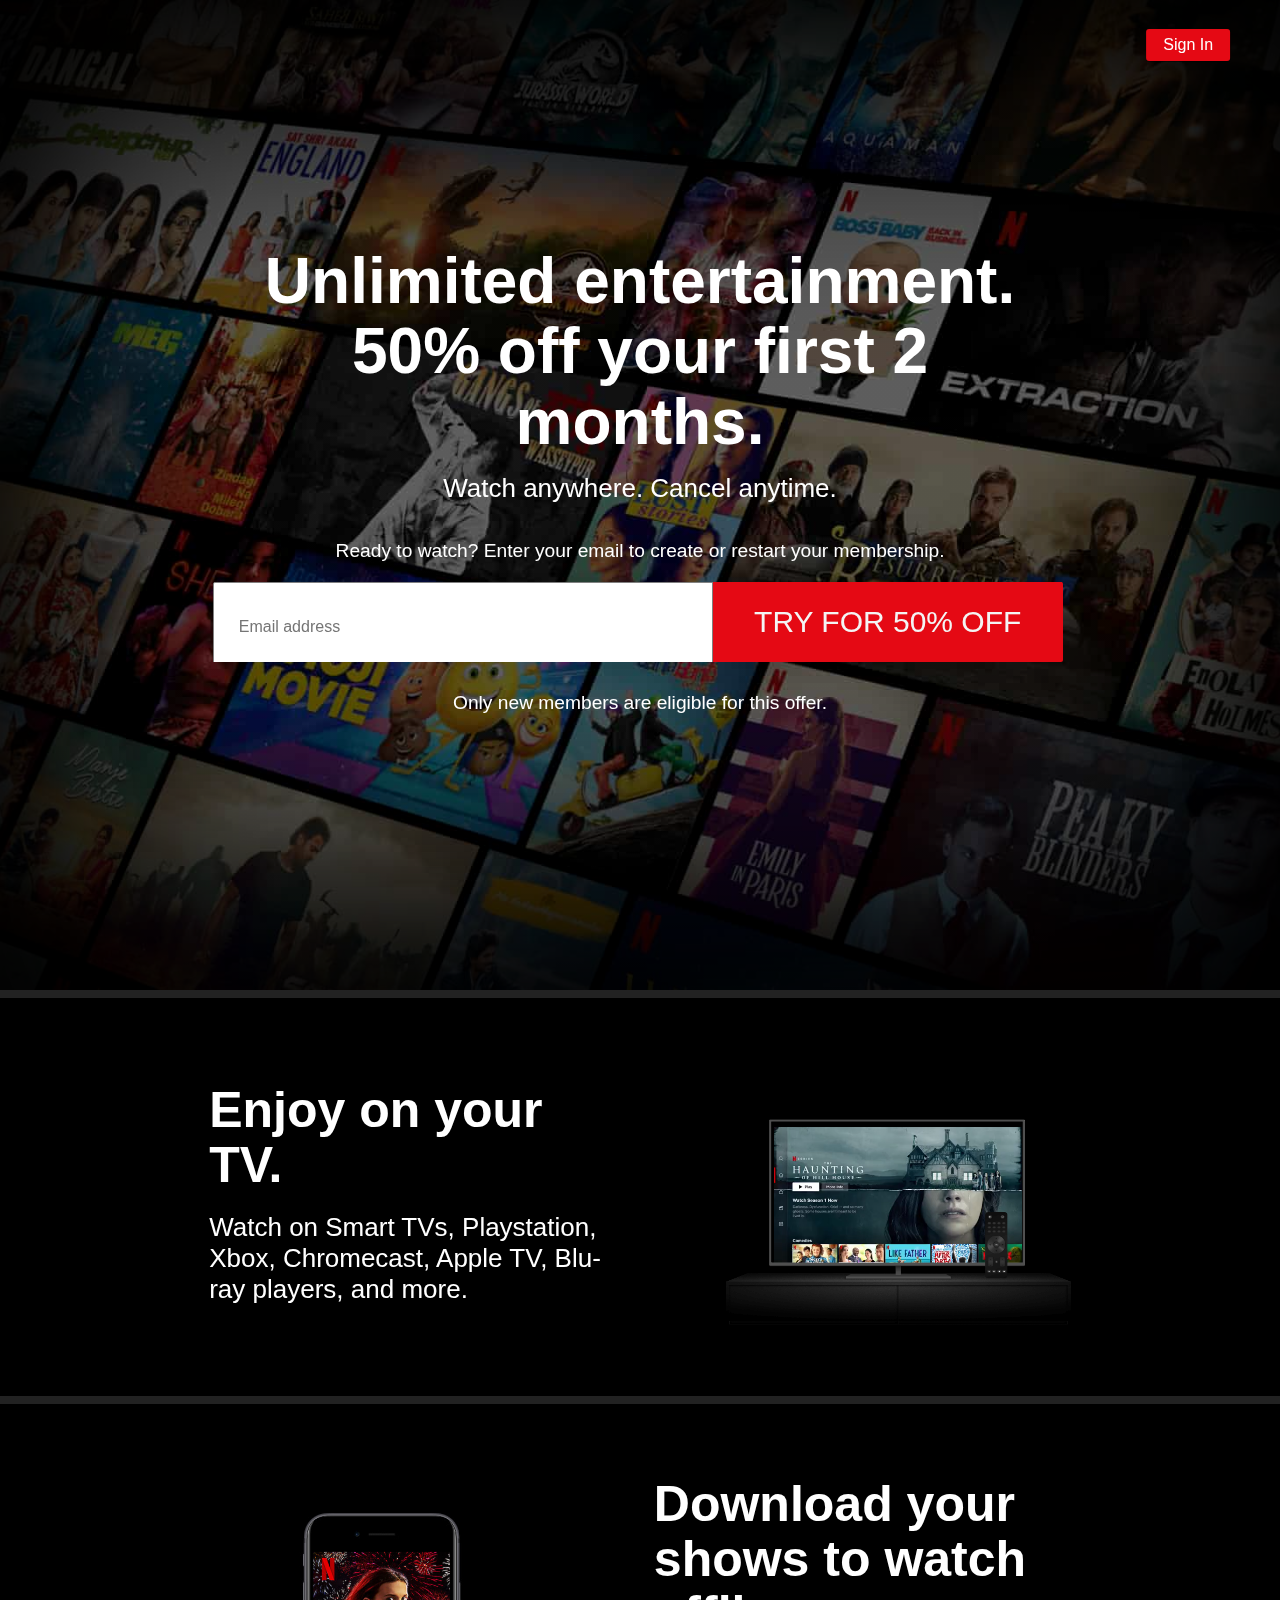
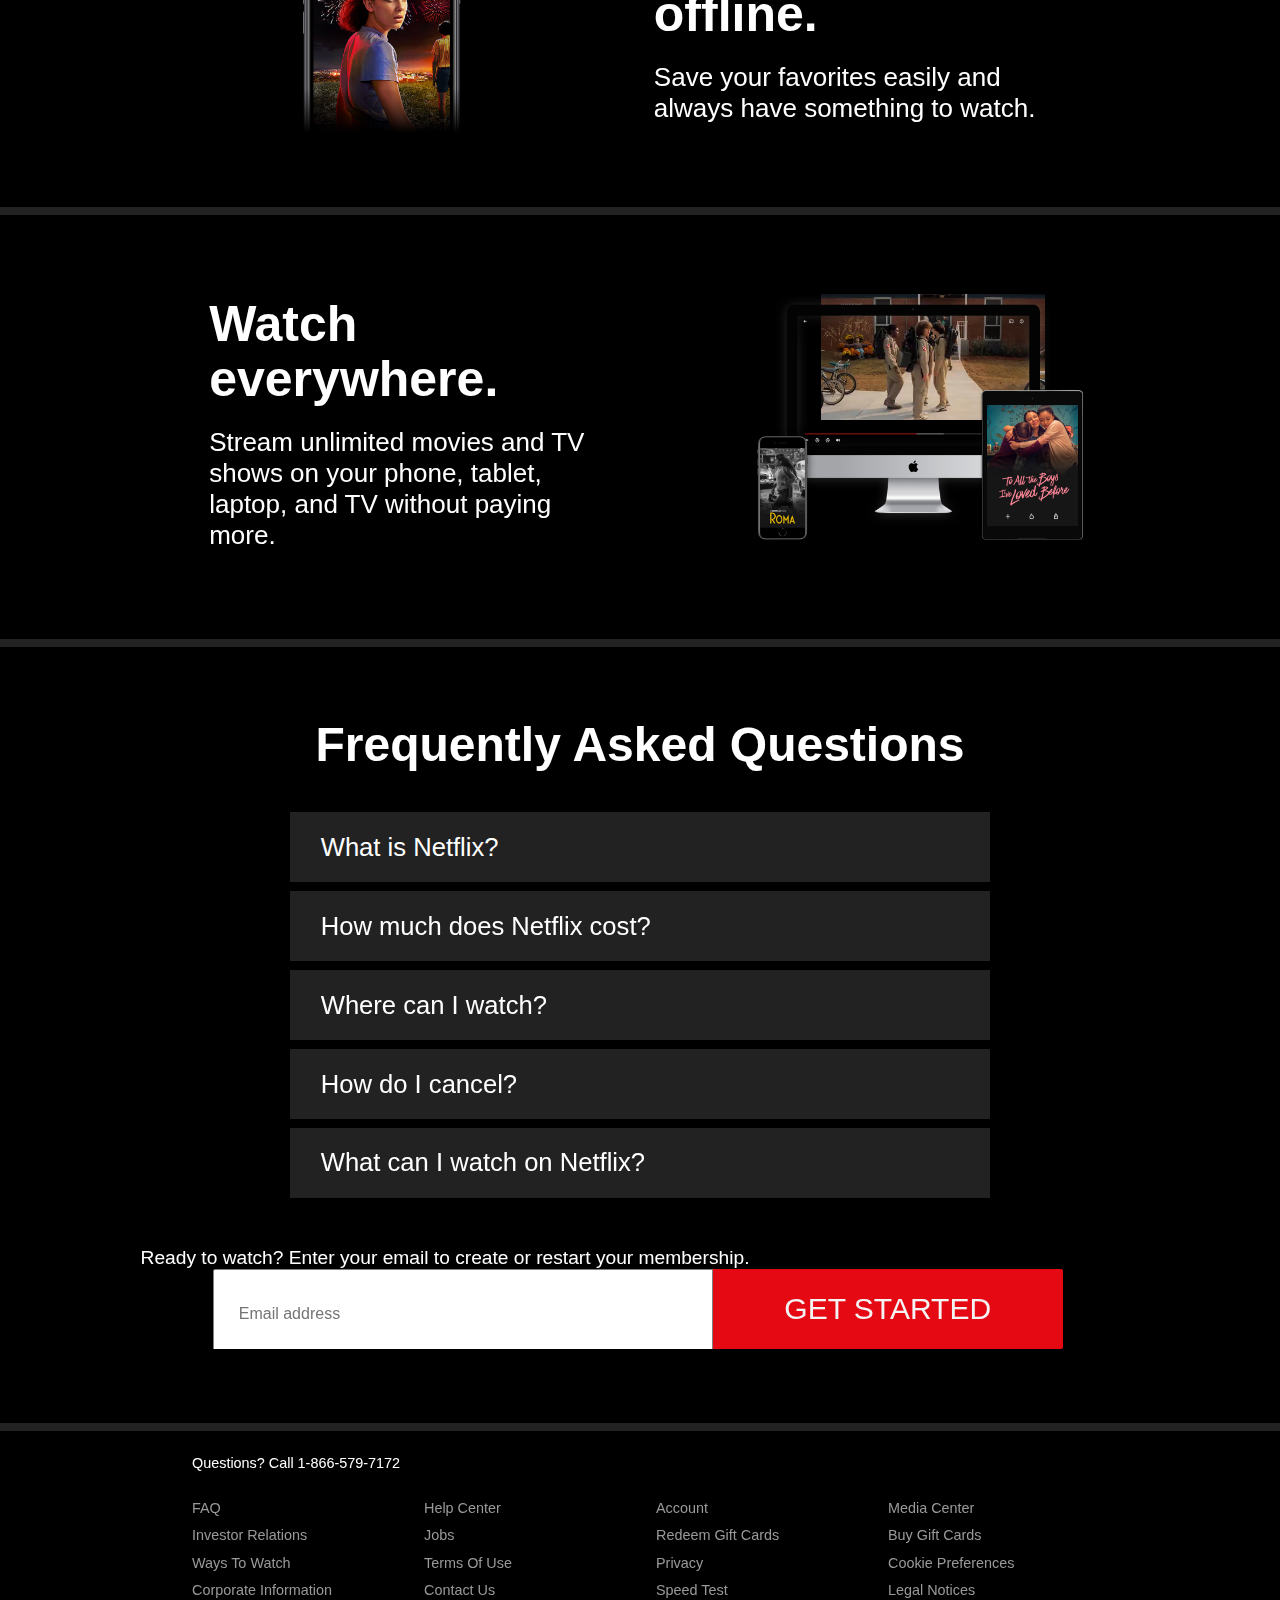
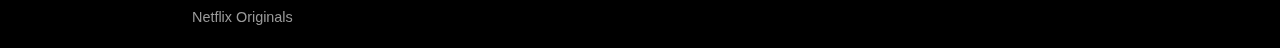
==== index.html @ d7917e6a "first commit" ====
<!DOCTYPE html>
<html lang="en">

<head>
    <meta charset="UTF-8">
    <meta name="viewport" content="width=device-width, initial-scale=1.0">
    <title>Netflix Pakistan - Watch TV Shows Online, Watch Movies Online</title>
    <script src="https://kit.fontawesome.com/835ea78ba2.js" crossorigin="anonymous"></script>
    <link rel="stylesheet" href="style.css">
</head>

<body>


    <header class="showcase">
        <div class="showcase-top">
            <img src="https://i.ibb.co/r5krrdz/logo.png" alt="" />
            <a href="#" class="btn btn-rounded">Sign In</a>
        </div>
        <div class="showcase-content">
            <h1>Unlimited entertainment.
                50% off your first 2 months.</h1>
            <h2 class="subtitle">Watch anywhere. Cancel anytime.</h2>
            <h3 class="form-title">Ready to watch? Enter your email to create or restart your membership.</h3>
            <form class="form">
                <input class="email" type="email" name="" id="email" placeholder="Email address">
                <input class="submit" type="submit" value="TRY FOR 50% OFF">
            </form>

            <p class="disclaimer">Only new members are eligible for this offer.</p>

        </div>

    </header>

    <section class="style-cards">
        <div class="card-1">
            <div class="card-1-content">
                <div class="description-1">
                    <h1>Enjoy on your TV.</h1>
                    <h3>Watch on Smart TVs, Playstation, Xbox, Chromecast, Apple TV, Blu-ray players, and more.</h3>
                </div>
                <img class="card-1-img" src="img/section-1.png" alt="">
                <video src="videos/video-tv-0819.m4v" class="card-1-video" autoplay="" playsinline="" muted="" loop=""></video>
            </div>
            
        </div>

        <div class="card-2">
            <div class="card-2-content">
                <img src="img/section-2.jpg" alt="">

                <div class="description-2">
                    <h1>Download your shows to watch offline.</h1>
                    <h3>Save your favorites easily and always have something to watch.
                    </h3>
                </div>
            </div>
            
        </div>

        <div class="card-3">
            <div class="card-3-content">
                <div class="description-3">
                    <h1>Watch everywhere.</h1>
                    <h3>Stream unlimited movies and TV shows on your phone, tablet, laptop, and TV without paying more.</h3>
                </div>
                <img class="card-3-img" src="img/section-3.png" alt="">
                <video src="videos/video-devices.m4v" class="card-3-video" autoplay="" playsinline="" muted="" loop=""></video>
            </div>
            
        </div>



    </section>

    <section class="faq">
        <div class="faq-content">
            <h1>Frequently Asked Questions</h1>
            <ul class="questions">
                <li>
                    <button class="btn-q">What is Netflix?</button>
                </li>
           
                <li>
                    <button class="btn-q">How much does Netflix cost?</button>
                </li>
           
                <li>
                    <button class="btn-q">Where can I watch?</button>
                </li>
            
                <li>
                    <button class="btn-q">How do I cancel?</button>
                </li>
          
                <li>
                    <button class="btn-q">What can I watch on Netflix?</button>
                </li>
            </ul>

            <div class="email-form">
                <h3 class="title">Ready to watch? Enter your email to create or restart your membership.</h3>
                <form class="form">
                    <input class="email" type="email" name="" id="email" placeholder="Email address">
                    <input class="submit" type="submit" value="get started">
                </form>
            </div>

        </div>
        


    </section>








    <footer class="footer">
        <p>Questions? Call 1-866-579-7172</p>
        <div class="footer-cols">
            <ul>
                <li><a href="#">FAQ</a></li>
                <li><a href="#">Investor Relations</a></li>
                <li><a href="#">Ways To Watch</a></li>
                <li><a href="#">Corporate Information</a></li>
                <li><a href="#">Netflix Originals</a></li>
            </ul>
            <ul>
                <li><a href="#">Help Center</a></li>
                <li><a href="#">Jobs</a></li>
                <li><a href="#">Terms Of Use</a></li>
                <li><a href="#">Contact Us</a></li>
            </ul>
            <ul>
                <li><a href="#">Account</a></li>
                <li><a href="#">Redeem Gift Cards</a></li>
                <li><a href="#">Privacy</a></li>
                <li><a href="#">Speed Test</a></li>
            </ul>
            <ul>
                <li><a href="#">Media Center</a></li>
                <li><a href="#">Buy Gift Cards</a></li>
                <li><a href="#">Cookie Preferences</a></li>
                <li><a href="#">Legal Notices</a></li>
            </ul>
        </div>

    </footer>

    <!-- <header> 
        <nav>
            <a class="logo" href="#">
                <img src="img/logo.png" alt="NETFLIX">
            </a>
            <a class="signin" href="https://www.netflix.com/pk/login">Sign In</a>
        </nav>

        <section class="pitch">
            <h1 class="pitch__title">Unlimited entertainment.
                50% off your first 2 months.</h1>
            <p class="pitch__subtitle">Watch anywhere. Cancel anytime.</p>
            <p class="pitch__subtitle">Watch anywhere. Cancel anytime.</p>

            <button class="btn">JOIN FREE FOR A MONTH</button>
        </section>

    </header>

    <section class="tabs">
        <div class="container">
            <div id="tab-1" class="tab-item tab-border">
                <i class="fas fa-door-open fa-3x"></i>
                <p class="hide-sm">Cancel at any time</p>
            </div>
            <div id="tab-2" class="tab-item">
                <i class="fas fa-tablet-alt fa-3x"></i>
                <p class="hide-sm">Watch anywhere</p>
            </div>
            <div id="tab-3" class="tab-item">
                <i class="fas fa-tags fa-3x"></i>
                <p class="hide-sm">Pick your price</p>
            </div>
        </div>
    </section>

    <section class="tab-content">
        <div class="container">
            
            <div id="tab-1-content" class="tab-content-item show">
                <div class="tab-1-content-inner">
                    <div>
                        <p class="text-lg">
                            If you decide Netflix isn't for you - no problem. no commitment.
                            cancel online anytime.
                        </p>
                        <a href="#" class="btn btn-lg">watch free for 30 days</a>
                    </div>
                    <img src="img/tab-content-1.png" alt="">
                </div>
            </div>

            
            <div id="tab-2-content" class="tab-content-item">
                <div class="tab-2-content-top">
                    <p class="text-lg">
                        Watch TV shows and movies anytime, anywhere — personalized for
                            you.
                    </p>
                    <a href="#" class="btn btn-lg">Watch Free For 30 Days</a>
                </div>
                <div class="tab-2-content-bottom">
                    <div>
                        <img src="img/tab-content-2-1.png" alt="">
                        <p class="text-md">Watch on your TV</p>
                        <p class="text-dark">
                            Smart TVs, Playstation, Xbox, Chromecast, Apple TV, blu-ray
                                players and more.
                        </p>
                    </div>
                    <div>
                        <img src="img/tab-content-2-2.png" alt="">
                        <p class="text-md">Watch instantly or download for later</p>
                        <p class="text-dark">
                            Available on phone and tablet, wherever you go.
                        </p>
                    </div>
                    <div>
                        <img src="img/tab-content-2-3.png" alt="">
                        <p class="text-md">Use any computer</p>
                        <p class="text-dark">
                            Watch right on netflix.com.
                        </p>
                    </div>
                </div>
            </div>



            
            <div id="tab-3-content" class="tab-content-item">
                <div class="text-center">
                    <p class="text-lg">Choose one plan and watch everything on Netflix</p>
                    <a href="#" class="btn btn-lg">Watch Free For 30 Days</a>
                </div>

                <table class="table">
                    <thead>
                        <tr>
                            <th></th>
                            <th>Basic</th>
                            <th>Standard</th>
                            <th>Premium</th>
                        </tr>
                    </thead>
                    <tbody>
                        <tr>
                            <td>Monthly price after free month ends on 6/9/19</td>
                            <td>$8.99</td>
                            <td>$12.99</td>
                            <td>$15.99</td>
                        </tr>
                        <tr>
                            <td>HD Available</td>
                            <td><i class="fas fa-times"></i></td>
                            <td><i class="fas fa-check"></i></td>
                            <td><i class="fas fa-check"></i></td>
                        </tr>
                        <tr>
                            <td>Ultra HD Available</td>
                            <td><i class="fas fa-times"></i></td>
                            <td><i class="fas fa-times"></i></td>
                            <td><i class="fas fa-check"></i></td>
                        </tr>
                        <tr>
                            <td>Screens you can watch on at the same time</td>
                            <td>1</td>
                            <td>2</td>
                            <td>4</td>
                        </tr>
                        <tr>
                            <td>Watch on your laptop, TV, phone and tablet</td>
                            <td><i class="fas fa-check"></i></td>
                            <td><i class="fas fa-check"></i></td>
                            <td><i class="fas fa-check"></i></td>
                        </tr>
                        <tr>
                            <td>Unlimited movies and TV shows</td>
                            <td><i class="fas fa-check"></i></td>
                            <td><i class="fas fa-check"></i></td>
                            <td><i class="fas fa-check"></i></td>
                        </tr>
                        <tr>
                            <td>Cancel anytime</td>
                            <td><i class="fas fa-check"></i></td>
                            <td><i class="fas fa-check"></i></td>
                            <td><i class="fas fa-check"></i></td>
                        </tr>
                        <tr>
                            <td>First month free</td>
                            <td><i class="fas fa-check"></i></td>
                            <td><i class="fas fa-check"></i></td>
                            <td><i class="fas fa-check"></i></td>
                        </tr>
                    </tbody>
                </table>
            </div>
        </div>
    </section>

    <footer class="footer">
        <p>Questions? Call 1-866-579-7172</p>
        <div class="footer-cols">
            <ul>
                <li><a href="#">FAQ</a></li>
                <li><a href="#">Investor Relations</a></li>
                <li><a href="#">Ways To Watch</a></li>
                <li><a href="#">Corporate Information</a></li>
                <li><a href="#">Netflix Originals</a></li>
            </ul>
            <ul>
                <li><a href="#">Help Center</a></li>
                <li><a href="#">Jobs</a></li>
                <li><a href="#">Terms Of Use</a></li>
                <li><a href="#">Contact Us</a></li>
            </ul>
            <ul>
                <li><a href="#">Account</a></li>
                <li><a href="#">Redeem Gift Cards</a></li>
                <li><a href="#">Privacy</a></li>
                <li><a href="#">Speed Test</a></li>
            </ul>
            <ul>
                <li><a href="#">Media Center</a></li>
                <li><a href="#">Buy Gift Cards</a></li>
                <li><a href="#">Cookie Preferences</a></li>
                <li><a href="#">Legal Notices</a></li>
            </ul>
        </div>

    </footer> -->
    <script src="main.js"></script>
</body>

</html>
---- style.css ----
/* Global Styles */
:root {
	--primary-color: #e50914;
	--dark-color: #141414;
	--light-color: #f4f4f4;
}

* {
	box-sizing: border-box;
	margin: 0;
	padding: 0;
}

body {
	font-family: 'Helvetica Neue', Helvetica, Arial, sans-serif;
	-webkit-font-smoothing: antialiased;
	background: #000;
	color: #999;
}

ul {
	list-style: none;
}

h1,
h2,
h3,
h4,
p {
	color: #fff;
}

a {
	color: #fff;
	text-decoration: none;
}

p {
	margin: 0.5rem 0;
}

img {
	width: 100%;
}

.showcase {
	width: 100%;
	height: 110vh;
	position: relative;
	background-image:linear-gradient(rgba(0, 0, 0, 0.5), rgba(0, 0, 0, 0.5)),url("img/bg.jpg");
	background-position: center;
	background-repeat: no-repeat;
	background-size: cover; 
	box-shadow: inset 0.25px 110px 300px #000, inset -0.25px -110px 300px #000;
	
}

/* .showcase::after {
	/* content: ''; */
	/* position: absolute;
	top: 0;
	left: 0;
	width: 100%;
	height: 100%;
	z-index: 1;
	
} */ 

.showcase-top {
	position: relative;
	z-index: 2;
    height: 90px;
    padding-top: 20px;
}

.showcase-top img {
	width: 167px;
    position: absolute;
	top: 55%;
	left: 8%;
	transform: translate(-50%, -50%);
	margin-left: 0;
}

.showcase-top a {
    position: absolute;
	top: 50%;
	right: 0;
	transform: translate(-50%, -50%);
}

.showcase-content {
    width: 100%;
    max-width: 950px;
	margin: 0 auto;
	display: flex;
	flex-direction: column;
	justify-content: center;
	align-items: center;
	text-align: center;
  	position: absolute;
  	top: 50%;
 	left: 50%;
 	transform: translate(-50%, -50%);
}

.showcase-content h1 {
	font-weight: bold; 
	font-size: 4rem;
	line-height: 1.1;
	max-width: 800px;
	display:block;
	margin-right: 75px;
	margin-left: 75px;
    
}

.showcase-content h2.subtitle {
	display: block;
	margin: 16px 75px;
	max-width: 800px;
	font-size: 1.625rem;
	font-weight: 500;
} 

.showcase-content h3.form-title {
	display: block;
	margin: 20px 75px;
	max-width: 800px;
	font-size: 1.2rem;
	font-weight: 500;
}

.showcase-content p.disclaimer {
	display: block;
	margin: 30px 75px;
	max-width: 800px;
	font-size: 1.2rem;
	font-weight: 500;
}





/* Input tags */
form{
	position: relative;
	display: inline-block;
	box-sizing: border-box;
	vertical-align: center;

	overflow: hidden;
	
	height: 80px;
}

.email {
	background: #fff;
	width: 500px;
	height: 90px;
	outline: none;
	border: 1px solid grey;
	border-radius: 2px 0 0 2px;
	color: #000;
	padding: 0 25px;
	font-size: 16px;
} 



.submit {
	margin-bottom: -10px;
	position: relative;
	left: -4.5px;
	border-radius: 0 2px 2px 0;
	height: 80px;
	width: 350px;
	border: none;
	outline: none;
	cursor: pointer;
	background: var(--primary-color);
	color: var(--light-color);
	font-size: 1.875rem;
	padding: 0.5rem 0;
	text-transform: uppercase;
}


/* Cards */

.card-1,
.card-2,
.card-3 {
	border-top: 8px #222 solid;
	padding: 70px 45px;
	
}

/* Card-1 */

.card-1-content {
	position: relative;
	display: inline-grid;
	grid-template-columns: 60% 40%;
	text-align: left;
	align-items: center;
	margin: 0px 164.2px;
	max-width: 100%;
	
}

.description-1 {
	padding-right: 100px;
}

.description-1 h1 {
	margin: 0 0 8px;
	font-size: 3.125rem;
    line-height: 1.1;
    margin-bottom: .5rem;
}

.description-1 h3 {
	margin: 19.5px 0 6.5px;
	font-size: 1.625rem;
    font-weight: 400;

}

.card-1-video {
	position: relative;
	width: 100%;
	height: 54%;
	grid-column: 2/2;
	grid-row: 1/2;
	z-index: -1;
}

.card-1-img {
	grid-column: 2/2;
	grid-row: 1/2;
}

/* Card-2 */

.card-2-content {
	position: relative;
	display: inline-grid;
	grid-template-columns: 40% 60%;
	text-align: left;
	align-items: center;
	margin: 0px 164.2px;
	max-width: 100%;
	
}

.description-2 {
	padding: 0 0 0 100px;

}

.description-2 h1 {
	margin: 0 0 8px;
	font-size: 3.125rem;
    line-height: 1.1;
    margin-bottom: .5rem;
}

.description-2 h3 {
	margin: 19.5px 0 6.5px;
	font-size: 1.625rem;
    font-weight: 400;

}

/* Card-3 */

.card-3-content {
	position: relative;
	display: inline-grid;
	grid-template-columns: 60% 40%;
	text-align: left;
	align-items: center;
	margin: 0px 164.2px;
	max-width: 100%;
	
}

.description-3 {
	padding-right: 120px;
}

.description-3 h1 {
	margin: 0 0 8px;
	font-size: 3.125rem;
    line-height: 1.1;
    margin-bottom: .5rem;
}

.description-3 h3 {
	margin: 19.5px 0 6.5px;
	font-size: 1.625rem;
    font-weight: 400;

}

.card-3-video {
	position: relative;
	top: -70px;
	left: 95px;
	width: 65%;
	height: 78%;
	grid-column: 2/2;
	grid-row: 1/2;
	z-index: -1;
}

.card-3-img {
	width: 110%;
	grid-column: 2/2;
	grid-row: 1/2;
}

/* FAQ  */

.faq {
	border-top: 8px #222 solid;
	border-bottom: 8px #222 solid;
	padding: 70px 45px;
	text-align: center;

}

.faq-content h1 {
	padding-bottom: 40px;
	font-size: 3rem;
}

.questions {
	display: flex;
	flex-direction: column;
	flex-basis: 40%;
	align-items: center;
	margin-bottom: 40px;
}

.questions li {
	list-style-type: none;
    margin: 0 0 8px 0;
}

.questions .btn-q{
	
	width: 700px;
	font-size: 1.6rem;
	background-color: #222;
	color: white;
	text-align: left;
	padding: .8em 2.2em .8em 1.2em;
    margin-bottom: 1px;
    font-weight: 400;
    position: relative;
   
    border: 0;
}

.email-form .title {
	
	
	max-width: 800px;
	font-size: 1.2rem;
	font-weight: 500;
	text-align: center;
}

.footer {
	max-width: 70%;
	margin: 1rem auto;
	overflow: auto;
}

.footer,
.footer a {
	color: #999;
	font-size: 0.9rem;
}

.footer p {
	margin-bottom: 1.5rem;
}

.footer .footer-cols {
	display: grid;
	grid-template-columns: repeat(4, 1fr);
	grid-gap: 2rem;
}

.footer li {
	line-height: 1.9;
}

.footer .lang-select {
	margin-top: 2rem;
	color: #999;
	background-color: #000;
	background-image: none;
	border: 1px solid #333;
	padding: 1rem 1.2rem;
	border-radius: 5px;
}

/* Container */
.container {
	max-width: 70%;
	margin: auto;
	overflow: hidden;
	padding: 0 2rem;
}

/* Text Styles */
.text-xl {
	font-size: 2rem;
}

.text-lg {
	font-size: 1.8rem;
	margin-bottom: 1rem;
}

.text-md {
	margin-bottom: 1.5rem;
	font-size: 1.2rem;
}

.text-center {
	text-align: center;
}

.text-dark {
	color: #999;
}

/* Buttons */
.btn {
	display: inline-block;
	background: var(--primary-color);
	color: #fff;
	padding: 7px 17px;
	font-size: 1rem;
	text-align: center;
	border: none;
	cursor: pointer;
	margin-right: 0.5rem;
	transition: opacity 0.2s ease-in;
	outline: none;
	box-shadow: 0 1px 0 rgba(0, 0, 0, 0.45);
	border-radius: 2px;
}

.btn:hover {
	opacity: 0.9;
}

.btn-rounded {
	border-radius: 3px;
}

.btn-xl {
	font-size: 2rem;
	padding: 1.5rem 2.1rem;
	text-transform: uppercase;
}

.btn-lg {
	font-size: 1rem;
	padding: 0.8rem 1.3rem;
	text-transform: uppercase;
}

.btn-icon {
	margin-left: 1rem;
}

@media (max-width: 960px) {

		.showcase {
		height: 70vh;
	}

	.hide-sm {
		display: none;
	}

	.showcase-top img {
		top: 30%;
		left: 5%;
		transform: translate(0);
	}

	.showcase-content h1 {
		font-size: 3.7rem;
		line-height: 1;
	}

	.showcase-content p {
		font-size: 1.5rem;
	}

	.footer .footer-cols {
		grid-template-columns: repeat(2, 1fr);
	}

	.btn-xl {
		font-size: 1.5rem;
		padding: 1.4rem 2rem;
		text-transform: uppercase;
	}

	.text-xl {
		font-size: 1.5rem;
	}

	.text-lg {
		font-size: 1.3rem;
		margin-bottom: 1rem;
	}

	.text-md {
		margin-bottom: 1rem;
		font-size: 1.2rem;
	}
}

@media (max-width: 700px) {
	.showcase::after {
		background: rgba(0, 0, 0, 0.6);
		box-shadow: inset 80px 80px 150px #000000, inset -80px -80px 150px #000000;
	}

	.showcase-content h1 {
		font-size: 2.5rem;
		line-height: 1;
	}

	.showcase-content p {
		font-size: 1rem;
	}

	#tab-1-content .tab-1-content-inner {
		grid-template-columns: 1fr;
		text-align: center;
	}

	#tab-2-content .tab-2-content-top {
		display: block;
		text-align: center;
	}

	#tab-2-content .tab-2-content-bottom {
		margin-top: 2rem;
		display: grid;
		grid-template-columns: 1fr;
		grid-gap: 2rem;
		text-align: center;
	}

	.btn-xl {
		font-size: 1rem;
		padding: 1.2rem 1.6rem;
		text-transform: uppercase;
	}
}

@media(max-height: 600px) {
  .showcase-content {
	margin-top: 3rem;
}
}
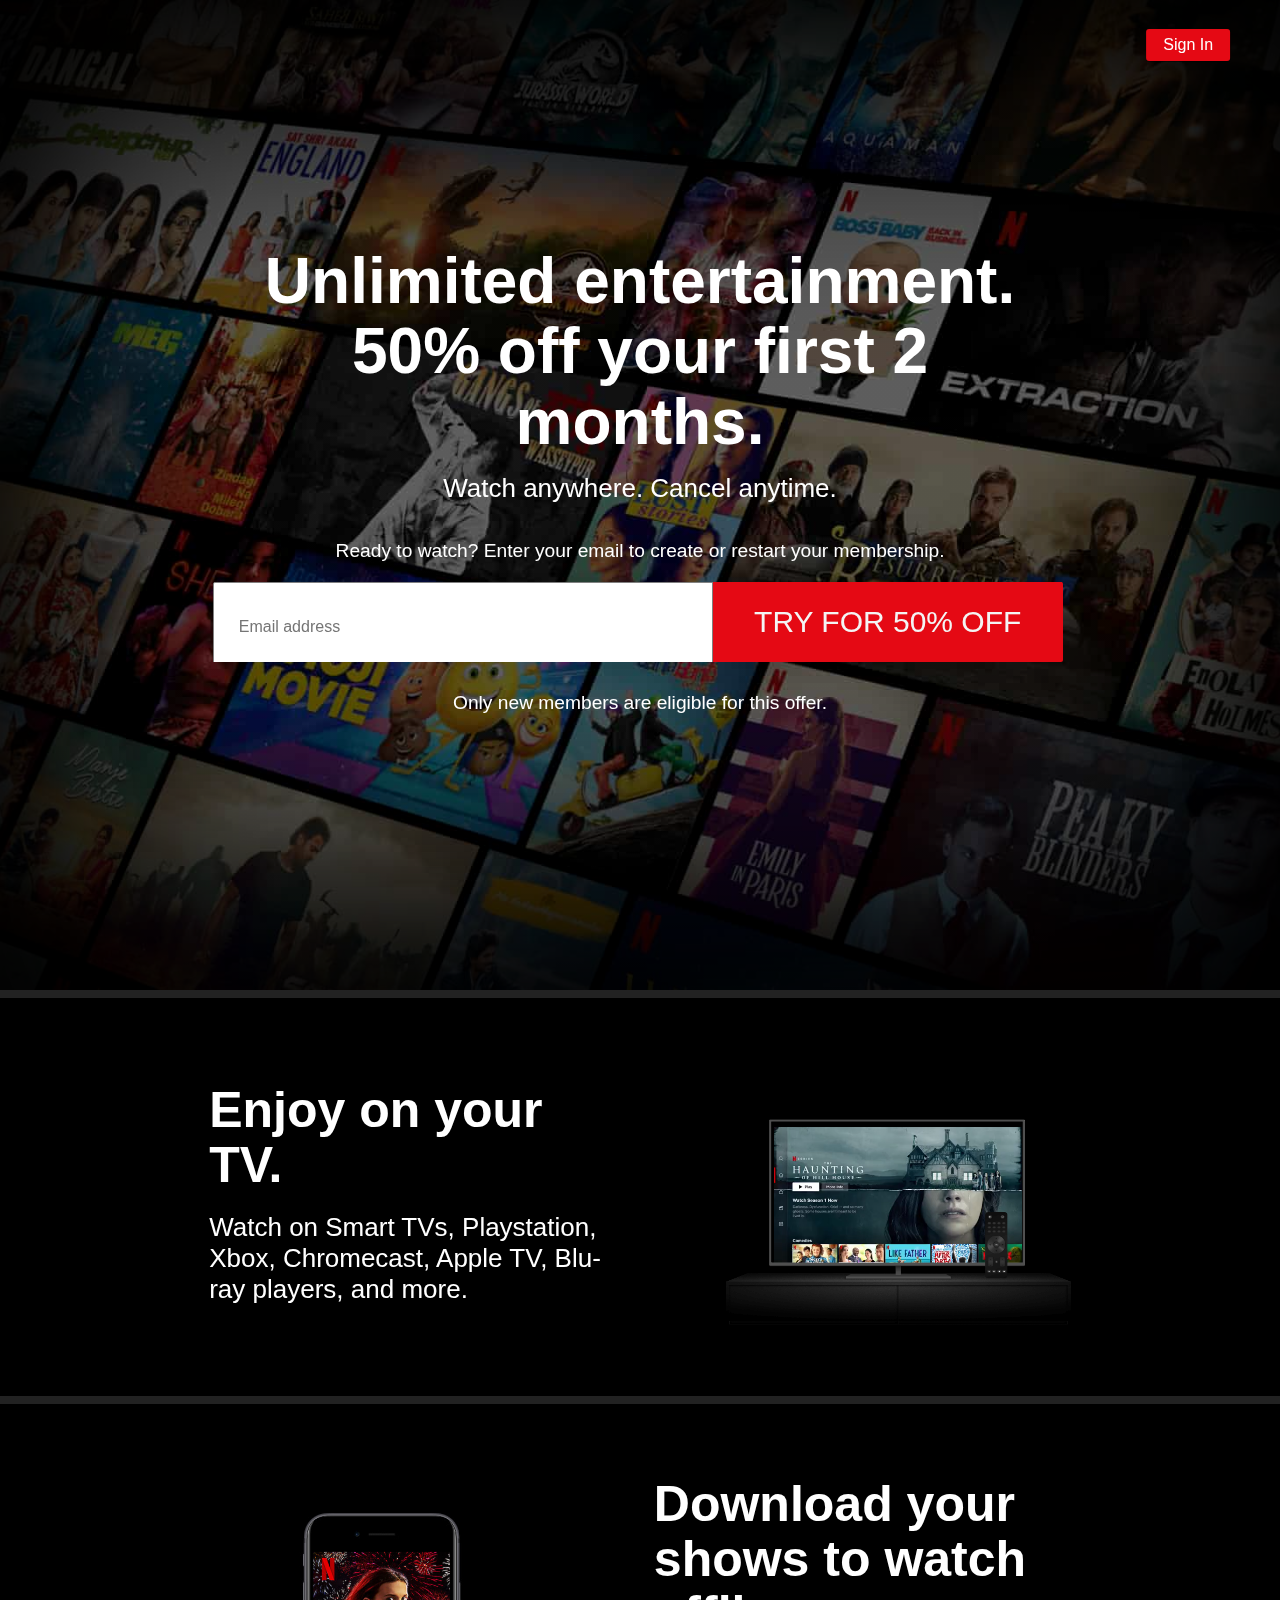
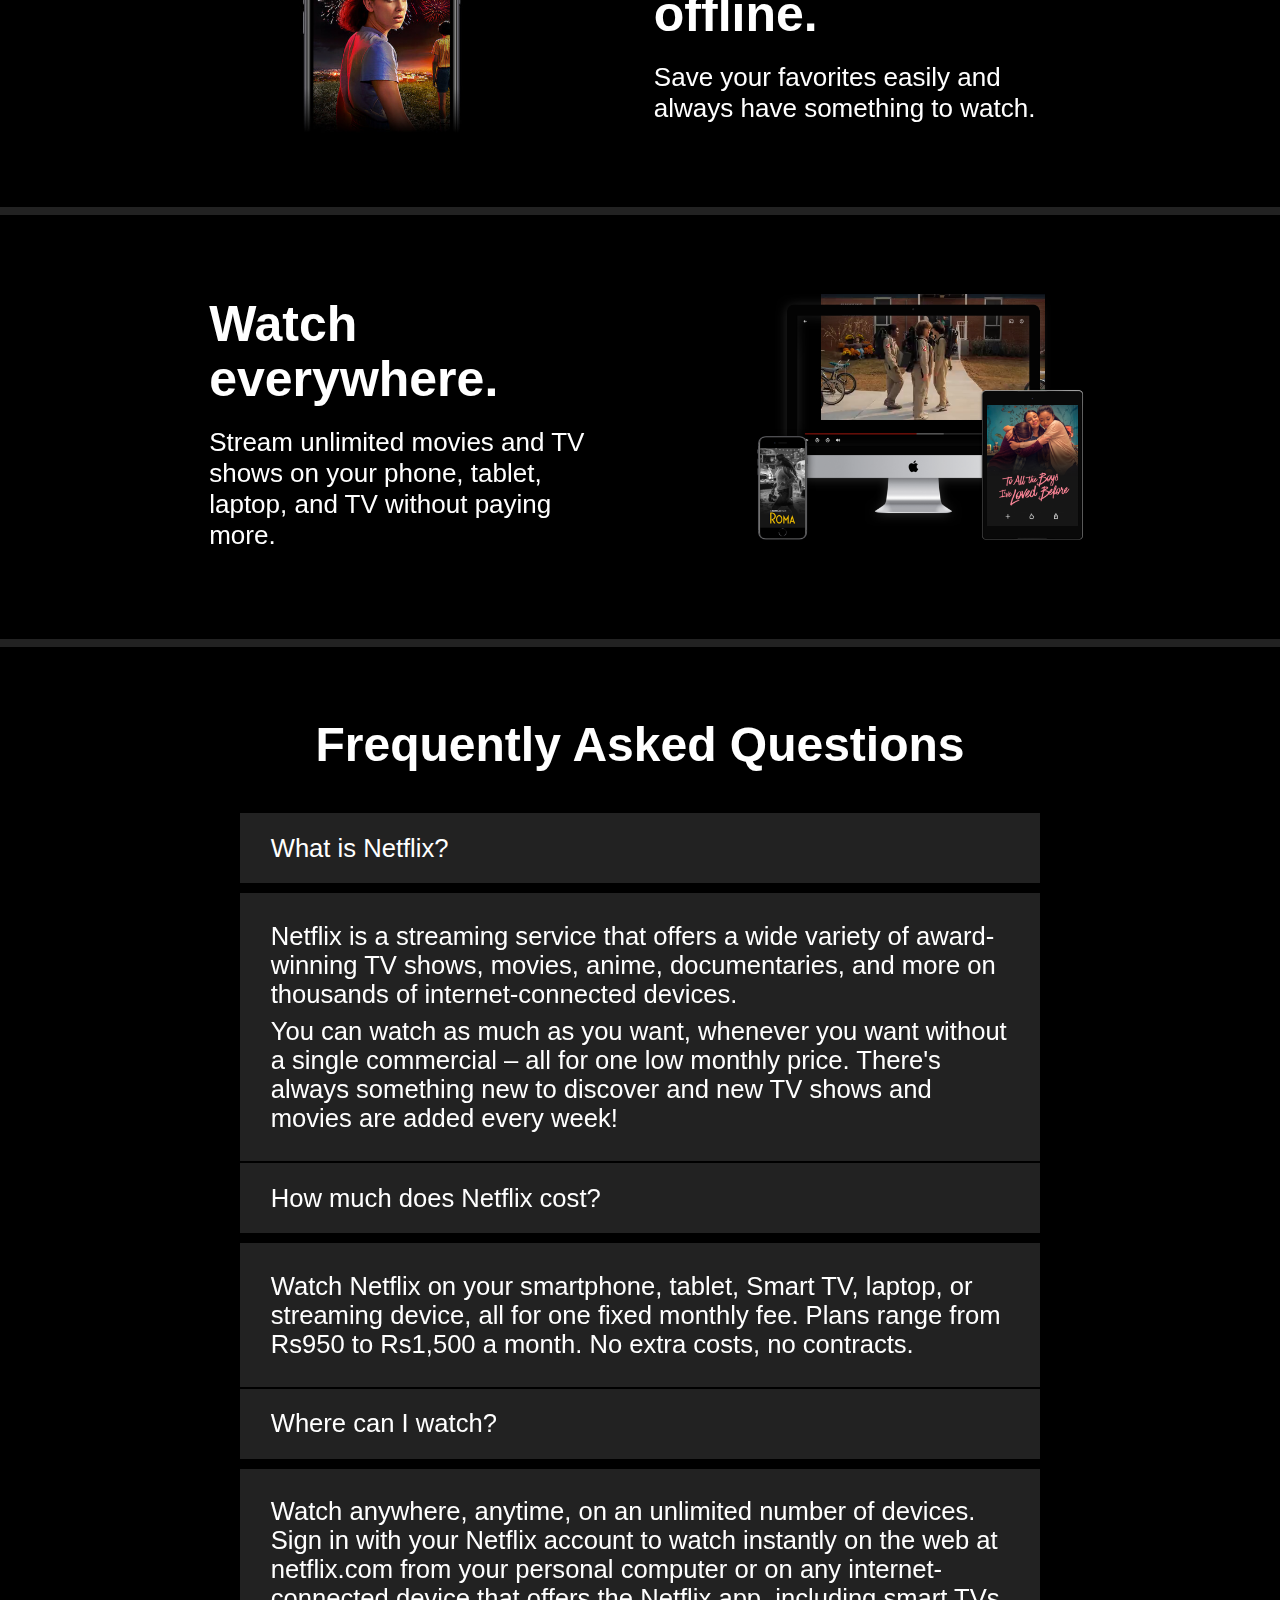
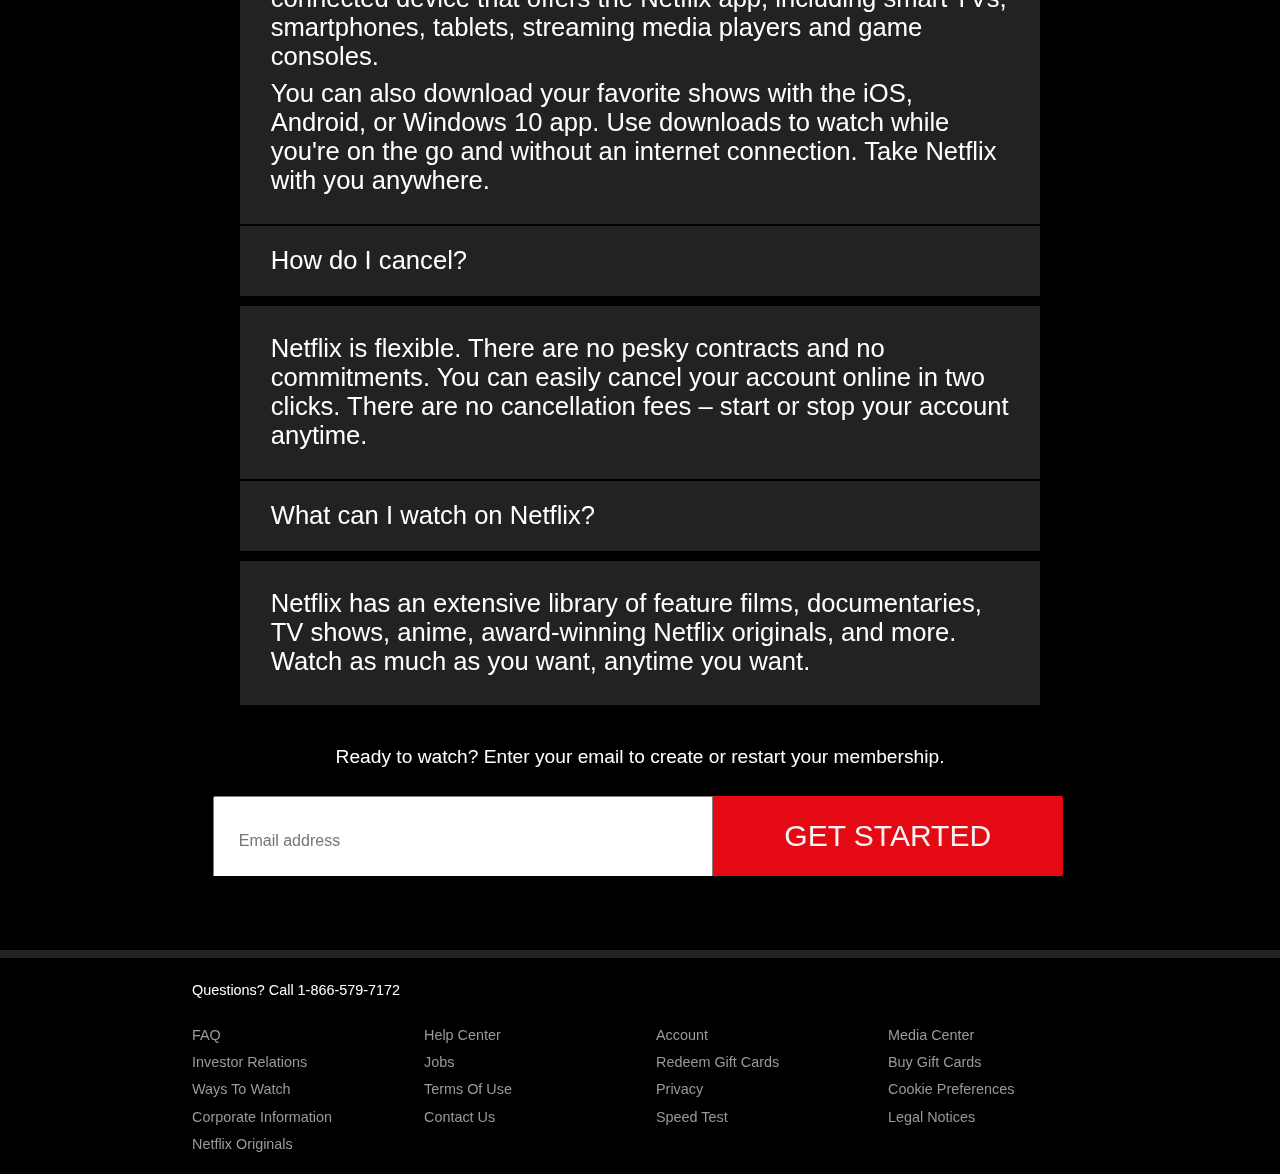
==== commit 59903fe9: "Added FAQ" ====
--- a/index.html
+++ b/index.html
@@ -5,12 +5,39 @@
     <meta charset="UTF-8">
     <meta name="viewport" content="width=device-width, initial-scale=1.0">
     <title>Netflix Pakistan - Watch TV Shows Online, Watch Movies Online</title>
-    <script src="https://kit.fontawesome.com/835ea78ba2.js" crossorigin="anonymous"></script>
     <link rel="stylesheet" href="style.css">
+    <script src="https://code.jquery.com/jquery-3.5.1.js"
+        integrity="sha256-QWo7LDvxbWT2tbbQ97B53yJnYU3WhH/C8ycbRAkjPDc=" crossorigin="anonymous"></script>
+
+    <script>
+        $(function () {
+            $('.ans1').hide();
+            $('.ans2').hide();
+            $('.ans3').hide();
+            $('.ans4').hide();
+            $('.ans5').hide();
+
+
+            $('#ques1').click(function () {
+                $('.ans1').toggle();
+            });
+            $('#ques2').click(function () {
+                $('.ans2').toggle();
+            });
+            $('#ques3').click(function () {
+                $('.ans3').toggle();
+            });
+            $('#ques4').click(function () {
+                $('.ans4').toggle();
+            });
+            $('#ques5').click(function () {
+                $('.ans5').toggle();
+            });
+        });
+    </script>
 </head>
 
 <body>
-
 
     <header class="showcase">
         <div class="showcase-top">
@@ -41,9 +68,10 @@
                     <h3>Watch on Smart TVs, Playstation, Xbox, Chromecast, Apple TV, Blu-ray players, and more.</h3>
                 </div>
                 <img class="card-1-img" src="img/section-1.png" alt="">
-                <video src="videos/video-tv-0819.m4v" class="card-1-video" autoplay="" playsinline="" muted="" loop=""></video>
-            </div>
-            
+                <video src="videos/video-tv-0819.m4v" class="card-1-video" autoplay="" playsinline="" muted=""
+                    loop=""></video>
+            </div>
+
         </div>
 
         <div class="card-2">
@@ -56,19 +84,21 @@
                     </h3>
                 </div>
             </div>
-            
+
         </div>
 
         <div class="card-3">
             <div class="card-3-content">
                 <div class="description-3">
                     <h1>Watch everywhere.</h1>
-                    <h3>Stream unlimited movies and TV shows on your phone, tablet, laptop, and TV without paying more.</h3>
+                    <h3>Stream unlimited movies and TV shows on your phone, tablet, laptop, and TV without paying more.
+                    </h3>
                 </div>
                 <img class="card-3-img" src="img/section-3.png" alt="">
-                <video src="videos/video-devices.m4v" class="card-3-video" autoplay="" playsinline="" muted="" loop=""></video>
-            </div>
-            
+                <video src="videos/video-devices.m4v" class="card-3-video" autoplay="" playsinline="" muted=""
+                    loop=""></video>
+            </div>
+
         </div>
 
 
@@ -78,40 +108,92 @@
     <section class="faq">
         <div class="faq-content">
             <h1>Frequently Asked Questions</h1>
-            <ul class="questions">
-                <li>
-                    <button class="btn-q">What is Netflix?</button>
-                </li>
-           
-                <li>
-                    <button class="btn-q">How much does Netflix cost?</button>
-                </li>
-           
-                <li>
-                    <button class="btn-q">Where can I watch?</button>
-                </li>
-            
-                <li>
-                    <button class="btn-q">How do I cancel?</button>
-                </li>
-          
-                <li>
-                    <button class="btn-q">What can I watch on Netflix?</button>
-                </li>
-            </ul>
-
-            <div class="email-form">
-                <h3 class="title">Ready to watch? Enter your email to create or restart your membership.</h3>
+            <div>
+                <ul class="questions">
+
+                    <li id="ques1">
+                        <button class="ques-list">
+                            What is Netflix?
+                        </button>
+                    </li>
+                    <div class="ques-list ans1">
+                        <p>
+                            Netflix is a streaming service that offers a wide variety of award-winning TV shows, movies,
+                            anime, documentaries, and more on thousands of internet-connected devices.
+                        </p>
+                        <p>
+                            You can watch as much as you want, whenever you want without a single commercial – all for
+                            one low monthly price. There's always something new to discover and new TV shows and movies
+                            are added every week!
+                        </p>
+                    </div>
+
+                    <li id="ques2">
+                        <button class="ques-list">
+                            How much does Netflix cost?
+                        </button>
+                    </li>
+                    <div class="ques-list ans2">
+                        <p>
+                            Watch Netflix on your smartphone, tablet, Smart TV, laptop, or streaming device, all for one
+                            fixed monthly fee. Plans range from Rs950 to Rs1,500 a month. No extra costs, no contracts.
+                        </p>
+                    </div>
+
+                    <li id="ques3">
+                        <button class="ques-list">
+                            Where can I watch?
+                        </button>
+                    </li>
+                    <div class="ques-list ans3">
+                        <p>
+                            Watch anywhere, anytime, on an unlimited number of devices. Sign in with your Netflix
+                            account to watch instantly on the web at netflix.com from your personal computer or on any
+                            internet-connected device that offers the Netflix app, including smart TVs, smartphones,
+                            tablets, streaming media players and game consoles.
+                        </p>
+                        <p>
+                            You can also download your favorite shows with the iOS, Android, or Windows 10 app. Use
+                            downloads to watch while you're on the go and without an internet connection. Take Netflix
+                            with you anywhere.
+                        </p>
+                    </div>
+
+                    <li id="ques4">
+                        <button class="ques-list">
+                            How do I cancel?
+                        </button>
+                    </li>
+                    <div class="ques-list ans4">
+                        <p>
+                            Netflix is flexible. There are no pesky contracts and no commitments. You can easily cancel
+                            your account online in two clicks. There are no cancellation fees – start or stop your
+                            account anytime.
+                        </p>
+                    </div>
+
+                    <li id="ques5">
+                        <button class="ques-list">
+                            What can I watch on Netflix?
+                        </button>
+                    </li>
+                    <div class="ques-list ans5">
+                        <p>
+                            Netflix has an extensive library of feature films, documentaries, TV shows, anime,
+                            award-winning Netflix originals, and more. Watch as much as you want, anytime you want.
+                        </p>
+                    </div>
+
+                </ul>
+
+                <p class="title">Ready to watch? Enter your email to create or restart your membership.</p>
                 <form class="form">
                     <input class="email" type="email" name="" id="email" placeholder="Email address">
                     <input class="submit" type="submit" value="get started">
                 </form>
-            </div>
-
-        </div>
-        
-
-
+
+            </div>
+        </div>
     </section>
 
 
@@ -153,198 +235,7 @@
 
     </footer>
 
-    <!-- <header> 
-        <nav>
-            <a class="logo" href="#">
-                <img src="img/logo.png" alt="NETFLIX">
-            </a>
-            <a class="signin" href="https://www.netflix.com/pk/login">Sign In</a>
-        </nav>
-
-        <section class="pitch">
-            <h1 class="pitch__title">Unlimited entertainment.
-                50% off your first 2 months.</h1>
-            <p class="pitch__subtitle">Watch anywhere. Cancel anytime.</p>
-            <p class="pitch__subtitle">Watch anywhere. Cancel anytime.</p>
-
-            <button class="btn">JOIN FREE FOR A MONTH</button>
-        </section>
-
-    </header>
-
-    <section class="tabs">
-        <div class="container">
-            <div id="tab-1" class="tab-item tab-border">
-                <i class="fas fa-door-open fa-3x"></i>
-                <p class="hide-sm">Cancel at any time</p>
-            </div>
-            <div id="tab-2" class="tab-item">
-                <i class="fas fa-tablet-alt fa-3x"></i>
-                <p class="hide-sm">Watch anywhere</p>
-            </div>
-            <div id="tab-3" class="tab-item">
-                <i class="fas fa-tags fa-3x"></i>
-                <p class="hide-sm">Pick your price</p>
-            </div>
-        </div>
-    </section>
-
-    <section class="tab-content">
-        <div class="container">
-            
-            <div id="tab-1-content" class="tab-content-item show">
-                <div class="tab-1-content-inner">
-                    <div>
-                        <p class="text-lg">
-                            If you decide Netflix isn't for you - no problem. no commitment.
-                            cancel online anytime.
-                        </p>
-                        <a href="#" class="btn btn-lg">watch free for 30 days</a>
-                    </div>
-                    <img src="img/tab-content-1.png" alt="">
-                </div>
-            </div>
-
-            
-            <div id="tab-2-content" class="tab-content-item">
-                <div class="tab-2-content-top">
-                    <p class="text-lg">
-                        Watch TV shows and movies anytime, anywhere — personalized for
-                            you.
-                    </p>
-                    <a href="#" class="btn btn-lg">Watch Free For 30 Days</a>
-                </div>
-                <div class="tab-2-content-bottom">
-                    <div>
-                        <img src="img/tab-content-2-1.png" alt="">
-                        <p class="text-md">Watch on your TV</p>
-                        <p class="text-dark">
-                            Smart TVs, Playstation, Xbox, Chromecast, Apple TV, blu-ray
-                                players and more.
-                        </p>
-                    </div>
-                    <div>
-                        <img src="img/tab-content-2-2.png" alt="">
-                        <p class="text-md">Watch instantly or download for later</p>
-                        <p class="text-dark">
-                            Available on phone and tablet, wherever you go.
-                        </p>
-                    </div>
-                    <div>
-                        <img src="img/tab-content-2-3.png" alt="">
-                        <p class="text-md">Use any computer</p>
-                        <p class="text-dark">
-                            Watch right on netflix.com.
-                        </p>
-                    </div>
-                </div>
-            </div>
-
-
-
-            
-            <div id="tab-3-content" class="tab-content-item">
-                <div class="text-center">
-                    <p class="text-lg">Choose one plan and watch everything on Netflix</p>
-                    <a href="#" class="btn btn-lg">Watch Free For 30 Days</a>
-                </div>
-
-                <table class="table">
-                    <thead>
-                        <tr>
-                            <th></th>
-                            <th>Basic</th>
-                            <th>Standard</th>
-                            <th>Premium</th>
-                        </tr>
-                    </thead>
-                    <tbody>
-                        <tr>
-                            <td>Monthly price after free month ends on 6/9/19</td>
-                            <td>$8.99</td>
-                            <td>$12.99</td>
-                            <td>$15.99</td>
-                        </tr>
-                        <tr>
-                            <td>HD Available</td>
-                            <td><i class="fas fa-times"></i></td>
-                            <td><i class="fas fa-check"></i></td>
-                            <td><i class="fas fa-check"></i></td>
-                        </tr>
-                        <tr>
-                            <td>Ultra HD Available</td>
-                            <td><i class="fas fa-times"></i></td>
-                            <td><i class="fas fa-times"></i></td>
-                            <td><i class="fas fa-check"></i></td>
-                        </tr>
-                        <tr>
-                            <td>Screens you can watch on at the same time</td>
-                            <td>1</td>
-                            <td>2</td>
-                            <td>4</td>
-                        </tr>
-                        <tr>
-                            <td>Watch on your laptop, TV, phone and tablet</td>
-                            <td><i class="fas fa-check"></i></td>
-                            <td><i class="fas fa-check"></i></td>
-                            <td><i class="fas fa-check"></i></td>
-                        </tr>
-                        <tr>
-                            <td>Unlimited movies and TV shows</td>
-                            <td><i class="fas fa-check"></i></td>
-                            <td><i class="fas fa-check"></i></td>
-                            <td><i class="fas fa-check"></i></td>
-                        </tr>
-                        <tr>
-                            <td>Cancel anytime</td>
-                            <td><i class="fas fa-check"></i></td>
-                            <td><i class="fas fa-check"></i></td>
-                            <td><i class="fas fa-check"></i></td>
-                        </tr>
-                        <tr>
-                            <td>First month free</td>
-                            <td><i class="fas fa-check"></i></td>
-                            <td><i class="fas fa-check"></i></td>
-                            <td><i class="fas fa-check"></i></td>
-                        </tr>
-                    </tbody>
-                </table>
-            </div>
-        </div>
-    </section>
-
-    <footer class="footer">
-        <p>Questions? Call 1-866-579-7172</p>
-        <div class="footer-cols">
-            <ul>
-                <li><a href="#">FAQ</a></li>
-                <li><a href="#">Investor Relations</a></li>
-                <li><a href="#">Ways To Watch</a></li>
-                <li><a href="#">Corporate Information</a></li>
-                <li><a href="#">Netflix Originals</a></li>
-            </ul>
-            <ul>
-                <li><a href="#">Help Center</a></li>
-                <li><a href="#">Jobs</a></li>
-                <li><a href="#">Terms Of Use</a></li>
-                <li><a href="#">Contact Us</a></li>
-            </ul>
-            <ul>
-                <li><a href="#">Account</a></li>
-                <li><a href="#">Redeem Gift Cards</a></li>
-                <li><a href="#">Privacy</a></li>
-                <li><a href="#">Speed Test</a></li>
-            </ul>
-            <ul>
-                <li><a href="#">Media Center</a></li>
-                <li><a href="#">Buy Gift Cards</a></li>
-                <li><a href="#">Cookie Preferences</a></li>
-                <li><a href="#">Legal Notices</a></li>
-            </ul>
-        </div>
-
-    </footer> -->
-    <script src="main.js"></script>
+
 </body>
 
 </html>--- a/style.css
+++ b/style.css
@@ -329,12 +329,12 @@
 	border-bottom: 8px #222 solid;
 	padding: 70px 45px;
 	text-align: center;
-
 }
 
 .faq-content h1 {
 	padding-bottom: 40px;
 	font-size: 3rem;
+	
 }
 
 .questions {
@@ -350,29 +350,29 @@
     margin: 0 0 8px 0;
 }
 
-.questions .btn-q{
-	
-	width: 700px;
+.questions .ques-list{
+	
+	width: 800px;
 	font-size: 1.6rem;
 	background-color: #222;
 	color: white;
 	text-align: left;
-	padding: .8em 2.2em .8em 1.2em;
-    margin-bottom: 1px;
+	padding: .8em 1.2em .8em 1.2em;
+	margin-bottom: 1px;
+	margin-top: 1px;
     font-weight: 400;
-    position: relative;
-   
+	position: relative;
+	outline: none;
     border: 0;
 }
 
-.email-form .title {
-	
-	
-	max-width: 800px;
-	font-size: 1.2rem;
-	font-weight: 500;
-	text-align: center;
-}
+.title {
+	max-width: none;
+    padding-bottom: 20px;
+    font-size: 1.2rem;
+}
+
+
 
 .footer {
 	max-width: 70%;
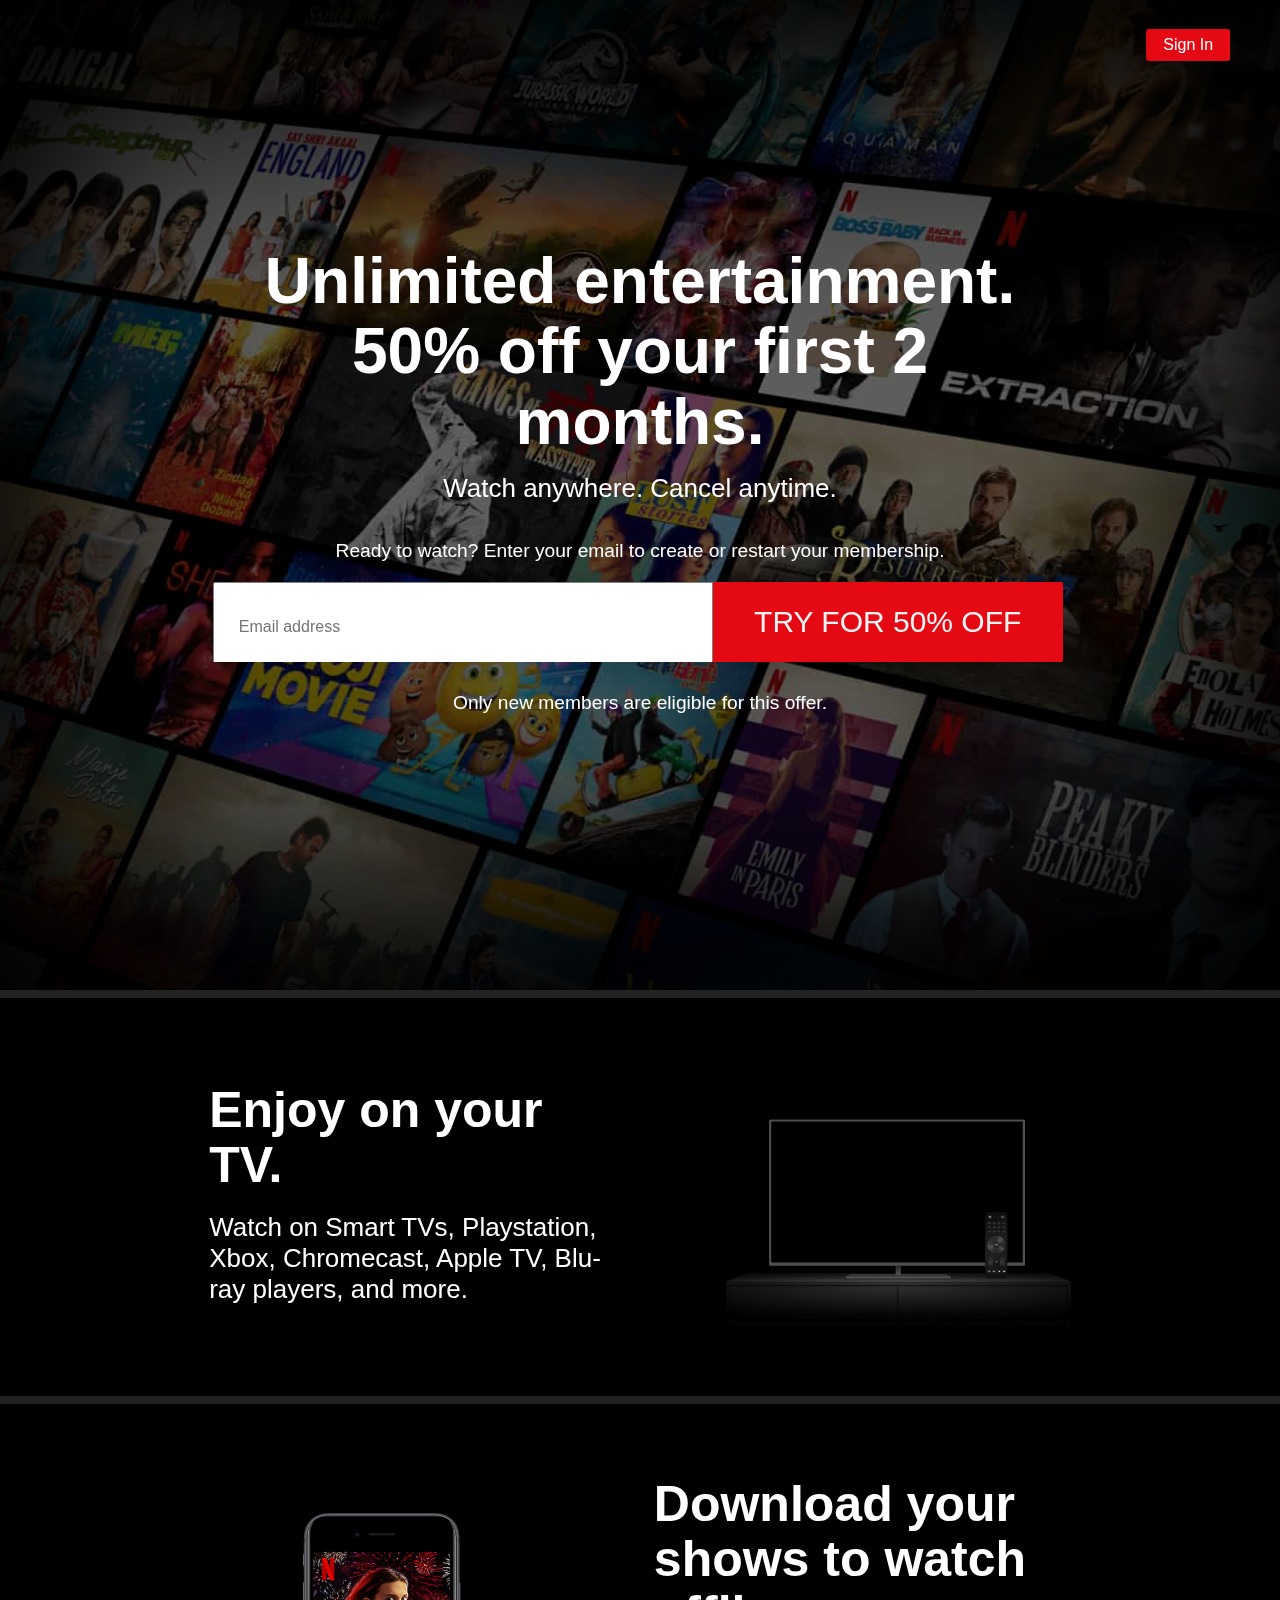
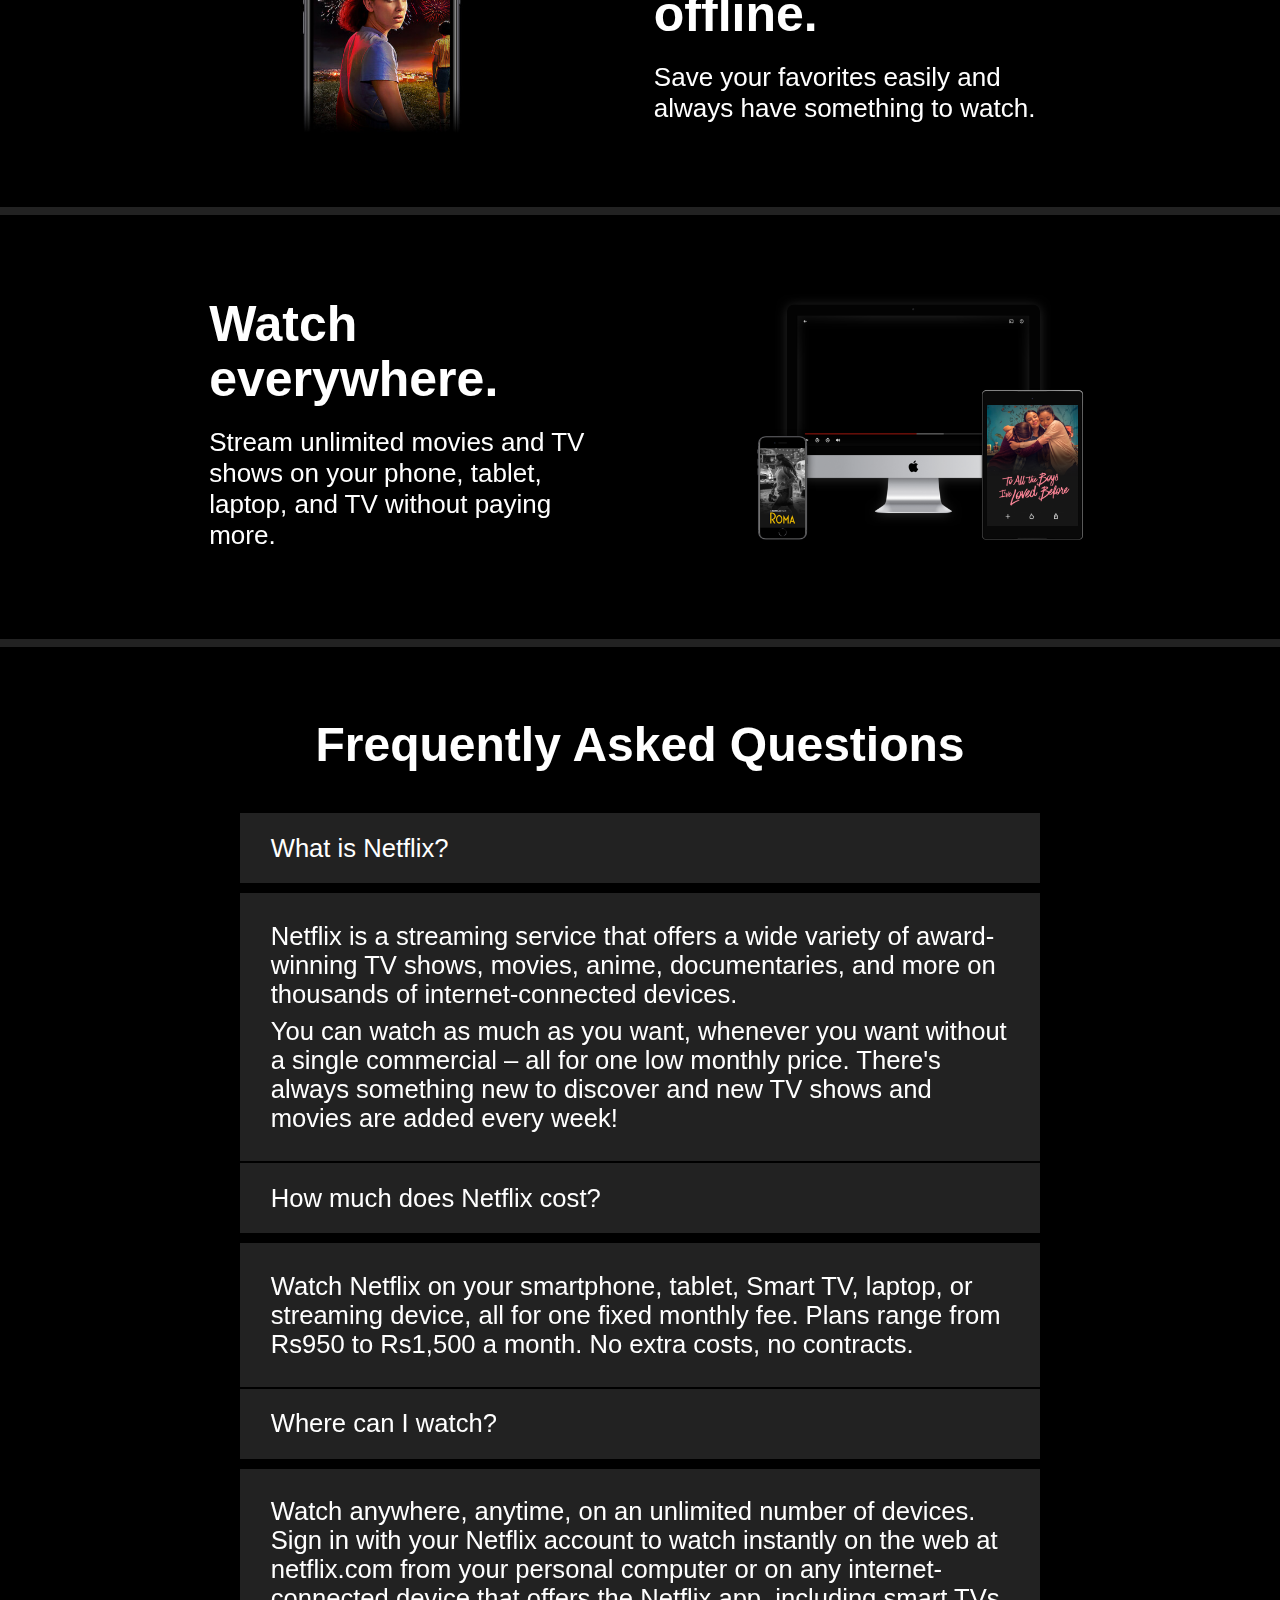
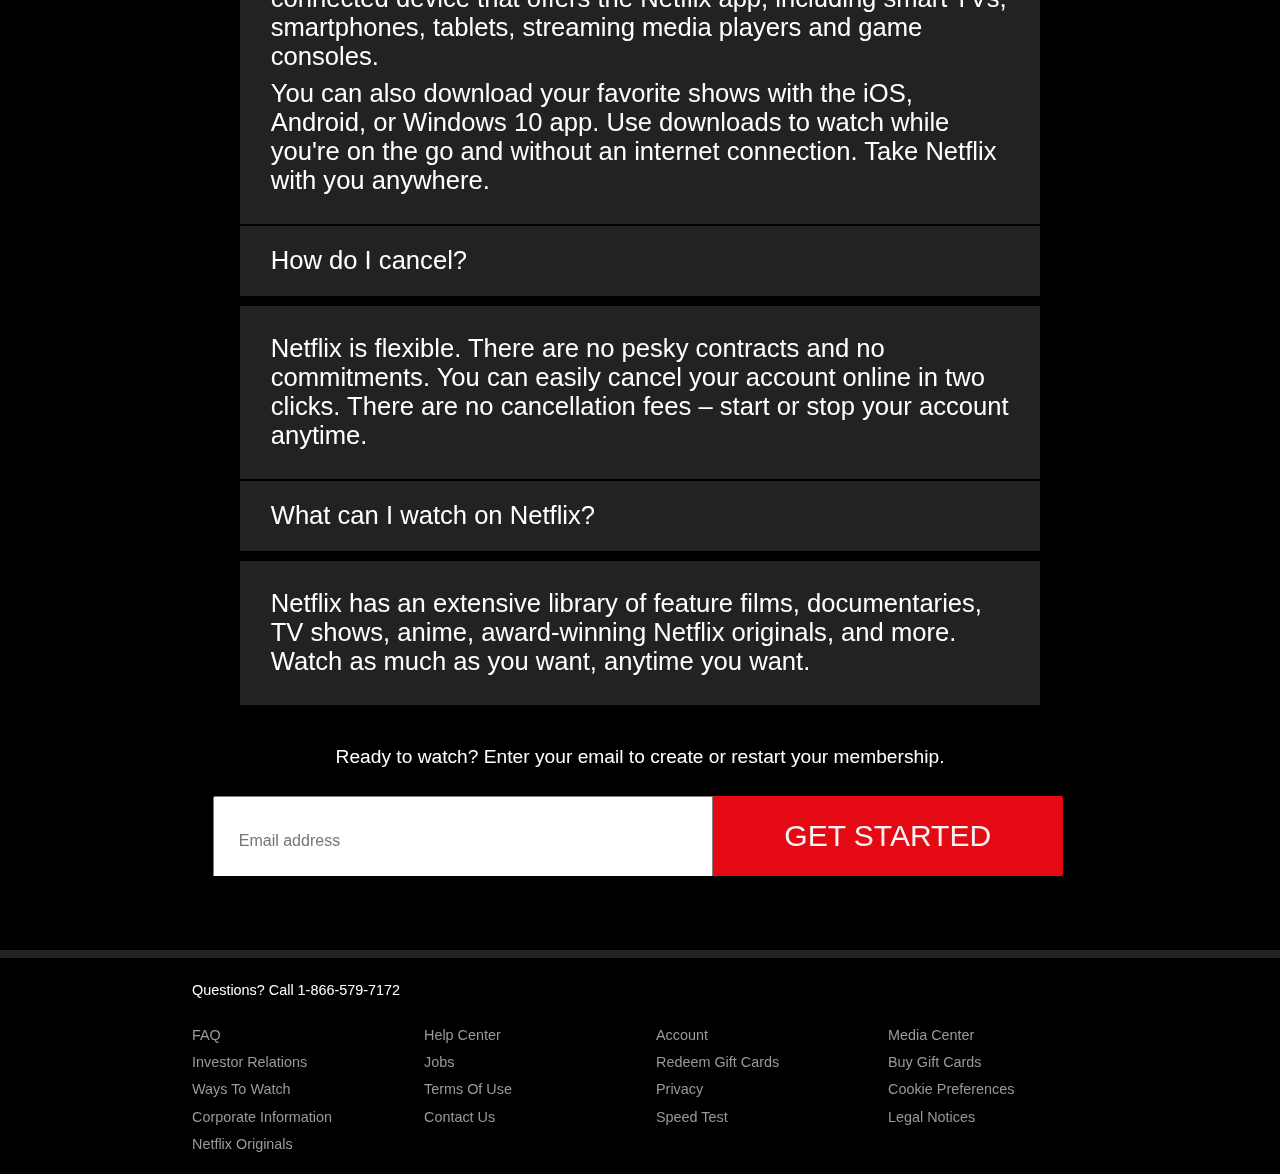
==== commit c95961d6: "Updates CSS" ====
--- a/index.html
+++ b/index.html
@@ -116,7 +116,7 @@
                             What is Netflix?
                         </button>
                     </li>
-                    <div class="ques-list ans1">
+                    <div class="ans-list ans1">
                         <p>
                             Netflix is a streaming service that offers a wide variety of award-winning TV shows, movies,
                             anime, documentaries, and more on thousands of internet-connected devices.
@@ -133,7 +133,7 @@
                             How much does Netflix cost?
                         </button>
                     </li>
-                    <div class="ques-list ans2">
+                    <div class="ans-list ans2">
                         <p>
                             Watch Netflix on your smartphone, tablet, Smart TV, laptop, or streaming device, all for one
                             fixed monthly fee. Plans range from Rs950 to Rs1,500 a month. No extra costs, no contracts.
@@ -145,7 +145,7 @@
                             Where can I watch?
                         </button>
                     </li>
-                    <div class="ques-list ans3">
+                    <div class="ans-list ans3">
                         <p>
                             Watch anywhere, anytime, on an unlimited number of devices. Sign in with your Netflix
                             account to watch instantly on the web at netflix.com from your personal computer or on any
@@ -164,7 +164,7 @@
                             How do I cancel?
                         </button>
                     </li>
-                    <div class="ques-list ans4">
+                    <div class="ans-list ans4">
                         <p>
                             Netflix is flexible. There are no pesky contracts and no commitments. You can easily cancel
                             your account online in two clicks. There are no cancellation fees – start or stop your
@@ -177,7 +177,7 @@
                             What can I watch on Netflix?
                         </button>
                     </li>
-                    <div class="ques-list ans5">
+                    <div class="ans-list ans5">
                         <p>
                             Netflix has an extensive library of feature films, documentaries, TV shows, anime,
                             award-winning Netflix originals, and more. Watch as much as you want, anytime you want.
--- a/style.css
+++ b/style.css
@@ -363,7 +363,23 @@
     font-weight: 400;
 	position: relative;
 	outline: none;
-    border: 0;
+	border: 0;
+	cursor: pointer;
+}
+
+.ans-list {
+	width: 800px;
+	font-size: 1.6rem;
+	background-color: #222;
+	color: white;
+	text-align: left;
+	padding: .8em 1.2em .8em 1.2em;
+	margin-bottom: 1px;
+	margin-top: 1px;
+    font-weight: 400;
+	position: relative;
+	outline: none;
+	border: 0;
 }
 
 .title {
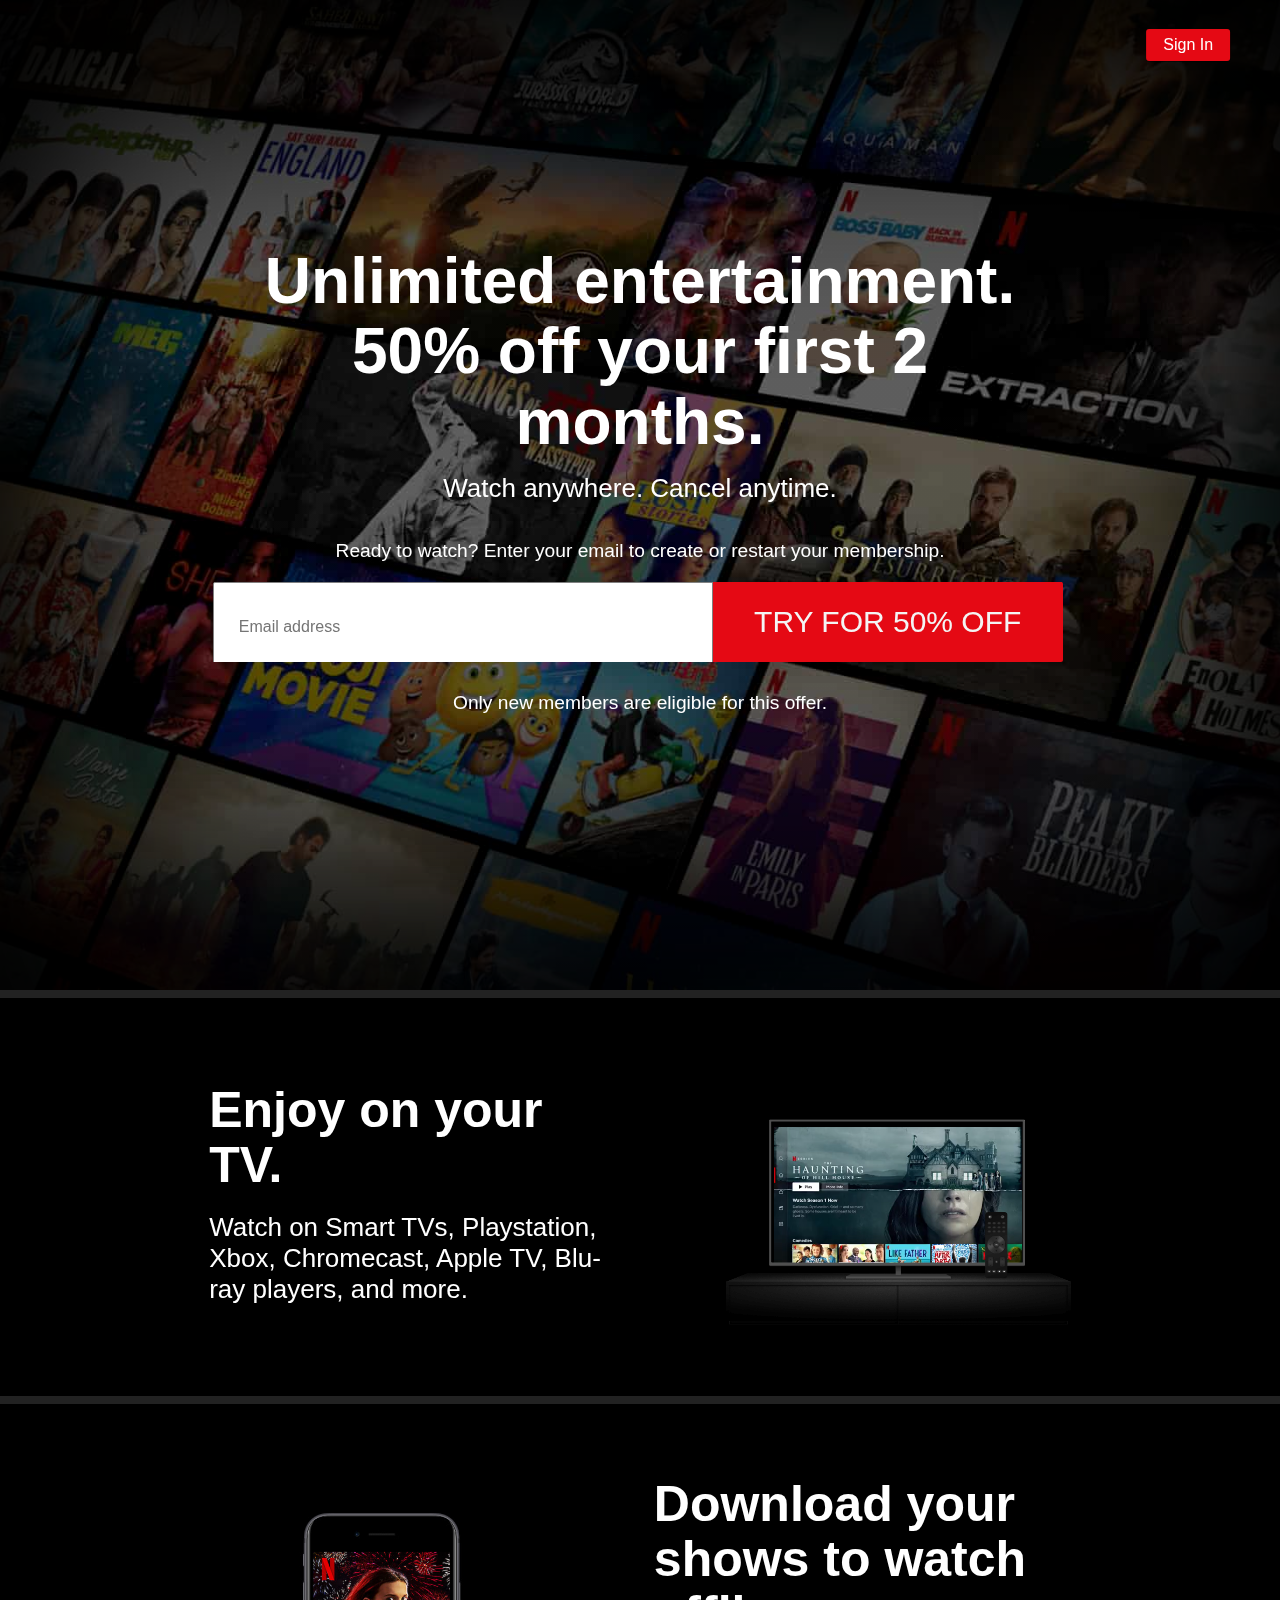
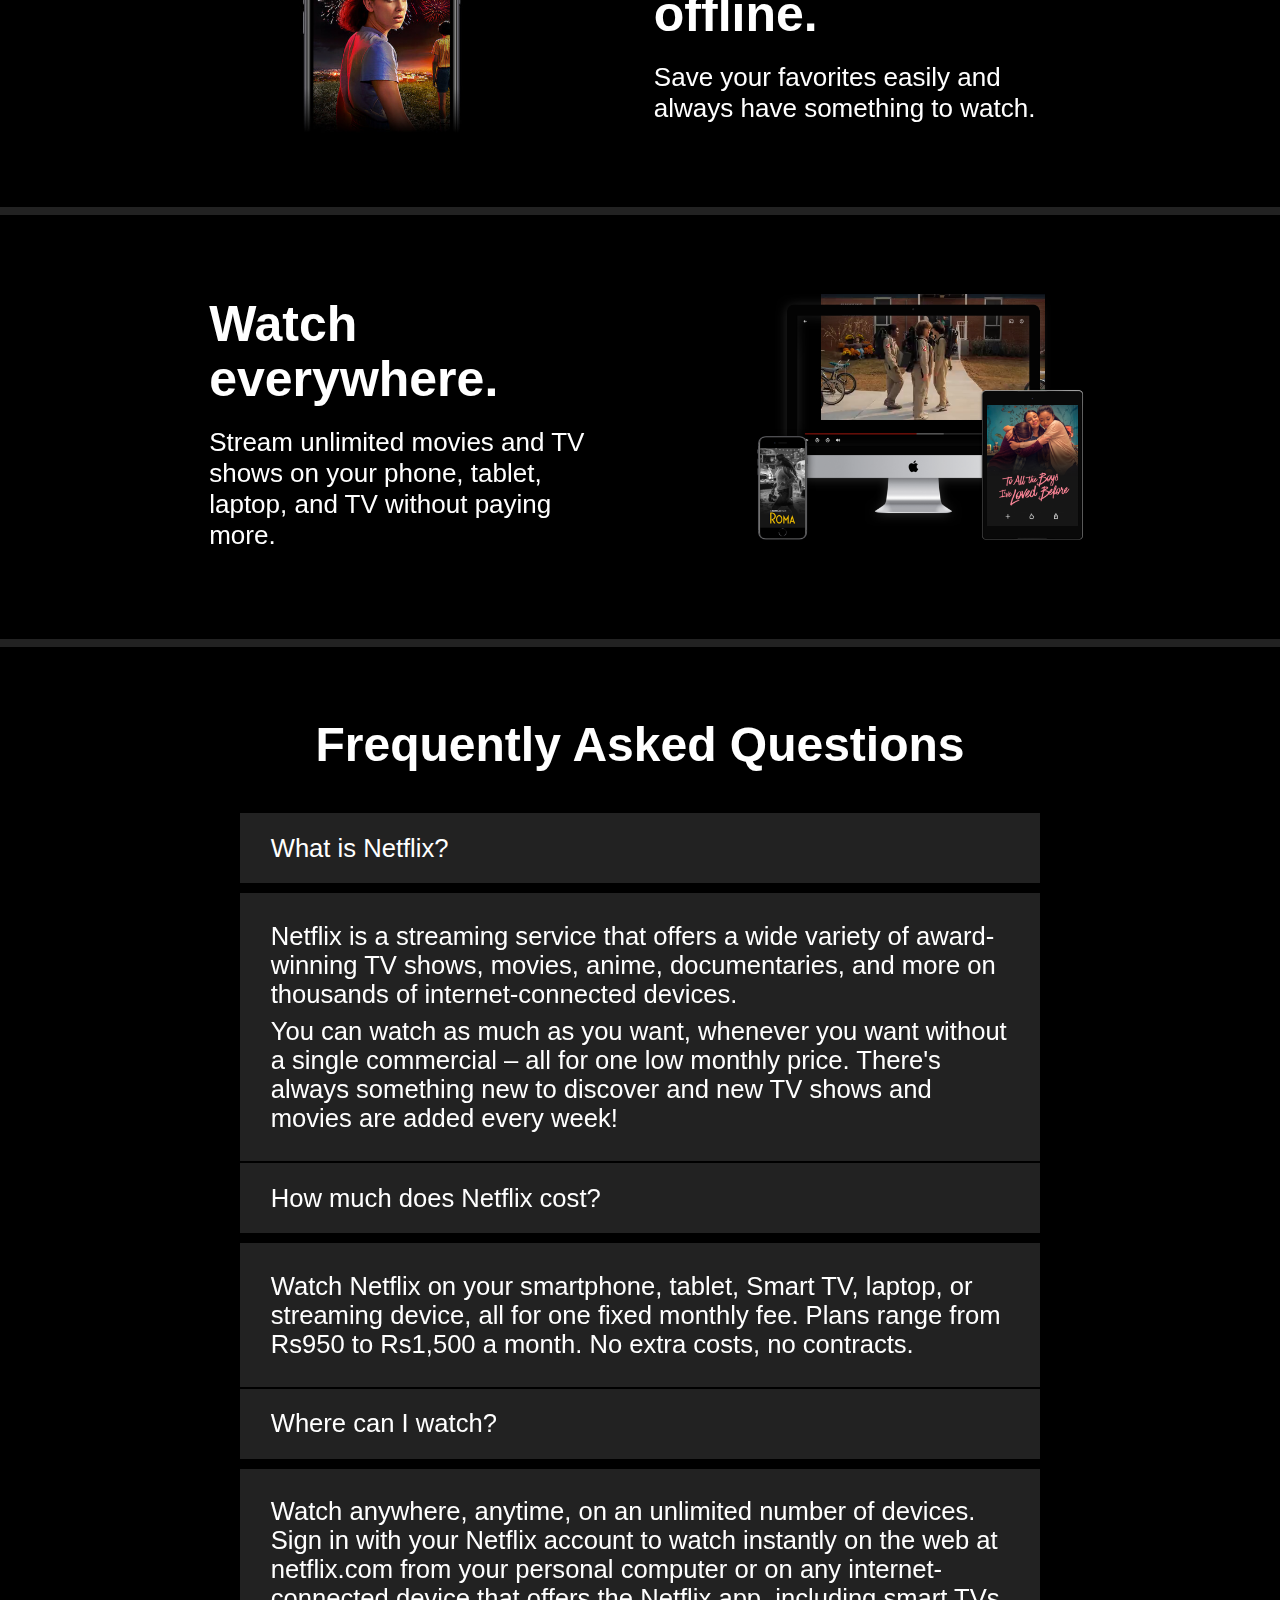
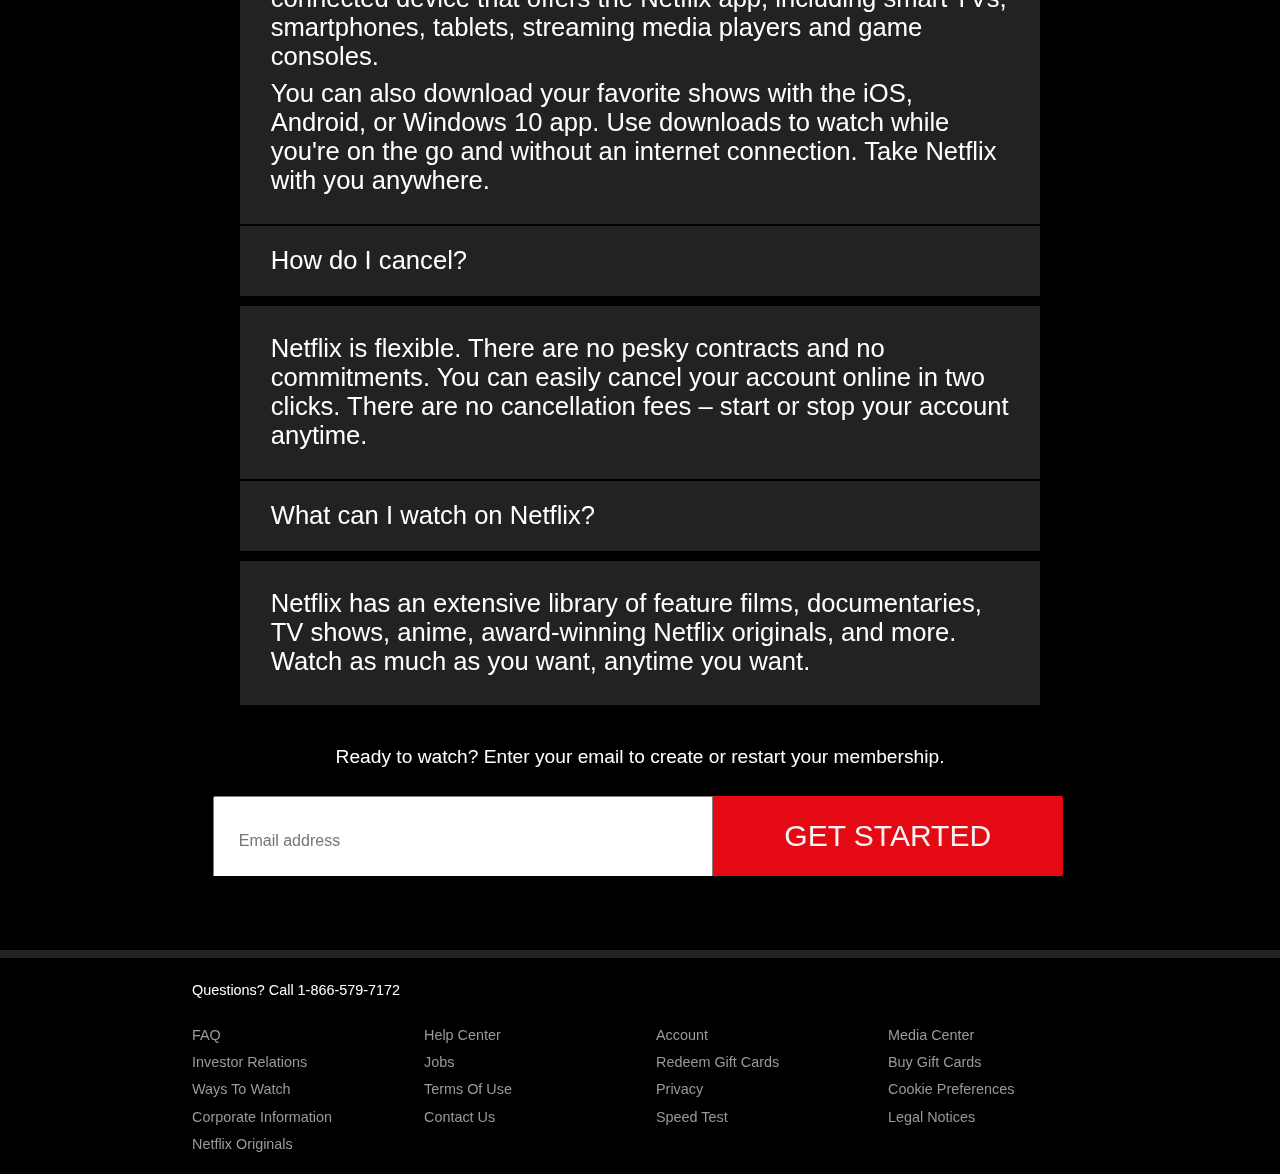
==== commit 122cc887: "Added Comments" ====
--- a/index.html
+++ b/index.html
@@ -9,15 +9,17 @@
     <script src="https://code.jquery.com/jquery-3.5.1.js"
         integrity="sha256-QWo7LDvxbWT2tbbQ97B53yJnYU3WhH/C8ycbRAkjPDc=" crossorigin="anonymous"></script>
 
+    <!-- jQuery -->
     <script>
-        $(function () {
+        $(function () {            
+            //hides answers on page load
             $('.ans1').hide();
             $('.ans2').hide();
             $('.ans3').hide();
             $('.ans4').hide();
             $('.ans5').hide();
 
-
+            //shows answers on click
             $('#ques1').click(function () {
                 $('.ans1').toggle();
             });
@@ -39,6 +41,7 @@
 
 <body>
 
+    <!-- Header Section -->
     <header class="showcase">
         <div class="showcase-top">
             <img src="https://i.ibb.co/r5krrdz/logo.png" alt="" />
@@ -53,14 +56,13 @@
                 <input class="email" type="email" name="" id="email" placeholder="Email address">
                 <input class="submit" type="submit" value="TRY FOR 50% OFF">
             </form>
-
             <p class="disclaimer">Only new members are eligible for this offer.</p>
-
-        </div>
-
+        </div>
     </header>
 
+    <!-- Cards Section -->
     <section class="style-cards">
+
         <div class="card-1">
             <div class="card-1-content">
                 <div class="description-1">
@@ -71,7 +73,6 @@
                 <video src="videos/video-tv-0819.m4v" class="card-1-video" autoplay="" playsinline="" muted=""
                     loop=""></video>
             </div>
-
         </div>
 
         <div class="card-2">
@@ -84,7 +85,6 @@
                     </h3>
                 </div>
             </div>
-
         </div>
 
         <div class="card-3">
@@ -98,13 +98,10 @@
                 <video src="videos/video-devices.m4v" class="card-3-video" autoplay="" playsinline="" muted=""
                     loop=""></video>
             </div>
-
-        </div>
-
-
-
+        </div>
     </section>
 
+    <!-- FAQ Section -->
     <section class="faq">
         <div class="faq-content">
             <h1>Frequently Asked Questions</h1>
@@ -196,13 +193,7 @@
         </div>
     </section>
 
-
-
-
-
-
-
-
+    <!-- Footer -->
     <footer class="footer">
         <p>Questions? Call 1-866-579-7172</p>
         <div class="footer-cols">
@@ -232,10 +223,7 @@
                 <li><a href="#">Legal Notices</a></li>
             </ul>
         </div>
-
     </footer>
 
-
 </body>
-
 </html>--- a/style.css
+++ b/style.css
@@ -43,6 +43,7 @@
 	width: 100%;
 }
 
+/* Header */
 .showcase {
 	width: 100%;
 	height: 110vh;
@@ -54,17 +55,6 @@
 	box-shadow: inset 0.25px 110px 300px #000, inset -0.25px -110px 300px #000;
 	
 }
-
-/* .showcase::after {
-	/* content: ''; */
-	/* position: absolute;
-	top: 0;
-	left: 0;
-	width: 100%;
-	height: 100%;
-	z-index: 1;
-	
-} */ 
 
 .showcase-top {
 	position: relative;
@@ -139,19 +129,12 @@
 	font-weight: 500;
 }
 
-
-
-
-
-/* Input tags */
 form{
 	position: relative;
 	display: inline-block;
 	box-sizing: border-box;
 	vertical-align: center;
-
-	overflow: hidden;
-	
+	overflow: hidden;	
 	height: 80px;
 }
 
@@ -166,8 +149,6 @@
 	padding: 0 25px;
 	font-size: 16px;
 } 
-
-
 
 .submit {
 	margin-bottom: -10px;
@@ -193,13 +174,84 @@
 .card-2,
 .card-3 {
 	border-top: 8px #222 solid;
-	padding: 70px 45px;
+	padding: 70px 45px;	
+}
+
+/* Card-1 */
+
+.card-1-content {
+	position: relative;
+	display: inline-grid;
+	grid-template-columns: 60% 40%;
+	text-align: left;
+	align-items: center;
+	margin: 0px 164.2px;
+	max-width: 100%;	
+}
+
+.description-1 {
+	padding-right: 100px;
+}
+
+.description-1 h1 {
+	margin: 0 0 8px;
+	font-size: 3.125rem;
+    line-height: 1.1;
+    margin-bottom: .5rem;
+}
+
+.description-1 h3 {
+	margin: 19.5px 0 6.5px;
+	font-size: 1.625rem;
+    font-weight: 400;
+
+}
+
+.card-1-video {
+	position: relative;
+	width: 100%;
+	height: 54%;
+	grid-column: 2/2;
+	grid-row: 1/2;
+	z-index: -1;
+}
+
+.card-1-img {
+	grid-column: 2/2;
+	grid-row: 1/2;
+}
+
+/* Card-2 */
+.card-2-content {
+	position: relative;
+	display: inline-grid;
+	grid-template-columns: 40% 60%;
+	text-align: left;
+	align-items: center;
+	margin: 0px 164.2px;
+	max-width: 100%;
 	
 }
 
-/* Card-1 */
-
-.card-1-content {
+.description-2 {
+	padding: 0 0 0 100px;
+}
+
+.description-2 h1 {
+	margin: 0 0 8px;
+	font-size: 3.125rem;
+    line-height: 1.1;
+    margin-bottom: .5rem;
+}
+
+.description-2 h3 {
+	margin: 19.5px 0 6.5px;
+	font-size: 1.625rem;
+    font-weight: 400;
+}
+
+/* Card-3 */
+.card-3-content {
 	position: relative;
 	display: inline-grid;
 	grid-template-columns: 60% 40%;
@@ -210,83 +262,6 @@
 	
 }
 
-.description-1 {
-	padding-right: 100px;
-}
-
-.description-1 h1 {
-	margin: 0 0 8px;
-	font-size: 3.125rem;
-    line-height: 1.1;
-    margin-bottom: .5rem;
-}
-
-.description-1 h3 {
-	margin: 19.5px 0 6.5px;
-	font-size: 1.625rem;
-    font-weight: 400;
-
-}
-
-.card-1-video {
-	position: relative;
-	width: 100%;
-	height: 54%;
-	grid-column: 2/2;
-	grid-row: 1/2;
-	z-index: -1;
-}
-
-.card-1-img {
-	grid-column: 2/2;
-	grid-row: 1/2;
-}
-
-/* Card-2 */
-
-.card-2-content {
-	position: relative;
-	display: inline-grid;
-	grid-template-columns: 40% 60%;
-	text-align: left;
-	align-items: center;
-	margin: 0px 164.2px;
-	max-width: 100%;
-	
-}
-
-.description-2 {
-	padding: 0 0 0 100px;
-
-}
-
-.description-2 h1 {
-	margin: 0 0 8px;
-	font-size: 3.125rem;
-    line-height: 1.1;
-    margin-bottom: .5rem;
-}
-
-.description-2 h3 {
-	margin: 19.5px 0 6.5px;
-	font-size: 1.625rem;
-    font-weight: 400;
-
-}
-
-/* Card-3 */
-
-.card-3-content {
-	position: relative;
-	display: inline-grid;
-	grid-template-columns: 60% 40%;
-	text-align: left;
-	align-items: center;
-	margin: 0px 164.2px;
-	max-width: 100%;
-	
-}
-
 .description-3 {
 	padding-right: 120px;
 }
@@ -302,7 +277,6 @@
 	margin: 19.5px 0 6.5px;
 	font-size: 1.625rem;
     font-weight: 400;
-
 }
 
 .card-3-video {
@@ -323,7 +297,6 @@
 }
 
 /* FAQ  */
-
 .faq {
 	border-top: 8px #222 solid;
 	border-bottom: 8px #222 solid;
@@ -388,8 +361,7 @@
     font-size: 1.2rem;
 }
 
-
-
+/* Footer */
 .footer {
 	max-width: 70%;
 	margin: 1rem auto;
@@ -424,37 +396,6 @@
 	border: 1px solid #333;
 	padding: 1rem 1.2rem;
 	border-radius: 5px;
-}
-
-/* Container */
-.container {
-	max-width: 70%;
-	margin: auto;
-	overflow: hidden;
-	padding: 0 2rem;
-}
-
-/* Text Styles */
-.text-xl {
-	font-size: 2rem;
-}
-
-.text-lg {
-	font-size: 1.8rem;
-	margin-bottom: 1rem;
-}
-
-.text-md {
-	margin-bottom: 1.5rem;
-	font-size: 1.2rem;
-}
-
-.text-center {
-	text-align: center;
-}
-
-.text-dark {
-	color: #999;
 }
 
 /* Buttons */
@@ -474,122 +415,13 @@
 	border-radius: 2px;
 }
 
+.btn-rounded {
+	border-radius: 3px;
+}
+
 .btn:hover {
 	opacity: 0.9;
 }
 
-.btn-rounded {
-	border-radius: 3px;
-}
-
-.btn-xl {
-	font-size: 2rem;
-	padding: 1.5rem 2.1rem;
-	text-transform: uppercase;
-}
-
-.btn-lg {
-	font-size: 1rem;
-	padding: 0.8rem 1.3rem;
-	text-transform: uppercase;
-}
-
-.btn-icon {
-	margin-left: 1rem;
-}
-
-@media (max-width: 960px) {
-
-		.showcase {
-		height: 70vh;
-	}
-
-	.hide-sm {
-		display: none;
-	}
-
-	.showcase-top img {
-		top: 30%;
-		left: 5%;
-		transform: translate(0);
-	}
-
-	.showcase-content h1 {
-		font-size: 3.7rem;
-		line-height: 1;
-	}
-
-	.showcase-content p {
-		font-size: 1.5rem;
-	}
-
-	.footer .footer-cols {
-		grid-template-columns: repeat(2, 1fr);
-	}
-
-	.btn-xl {
-		font-size: 1.5rem;
-		padding: 1.4rem 2rem;
-		text-transform: uppercase;
-	}
-
-	.text-xl {
-		font-size: 1.5rem;
-	}
-
-	.text-lg {
-		font-size: 1.3rem;
-		margin-bottom: 1rem;
-	}
-
-	.text-md {
-		margin-bottom: 1rem;
-		font-size: 1.2rem;
-	}
-}
-
-@media (max-width: 700px) {
-	.showcase::after {
-		background: rgba(0, 0, 0, 0.6);
-		box-shadow: inset 80px 80px 150px #000000, inset -80px -80px 150px #000000;
-	}
-
-	.showcase-content h1 {
-		font-size: 2.5rem;
-		line-height: 1;
-	}
-
-	.showcase-content p {
-		font-size: 1rem;
-	}
-
-	#tab-1-content .tab-1-content-inner {
-		grid-template-columns: 1fr;
-		text-align: center;
-	}
-
-	#tab-2-content .tab-2-content-top {
-		display: block;
-		text-align: center;
-	}
-
-	#tab-2-content .tab-2-content-bottom {
-		margin-top: 2rem;
-		display: grid;
-		grid-template-columns: 1fr;
-		grid-gap: 2rem;
-		text-align: center;
-	}
-
-	.btn-xl {
-		font-size: 1rem;
-		padding: 1.2rem 1.6rem;
-		text-transform: uppercase;
-	}
-}
-
-@media(max-height: 600px) {
-  .showcase-content {
-	margin-top: 3rem;
-}
-}
+
+
